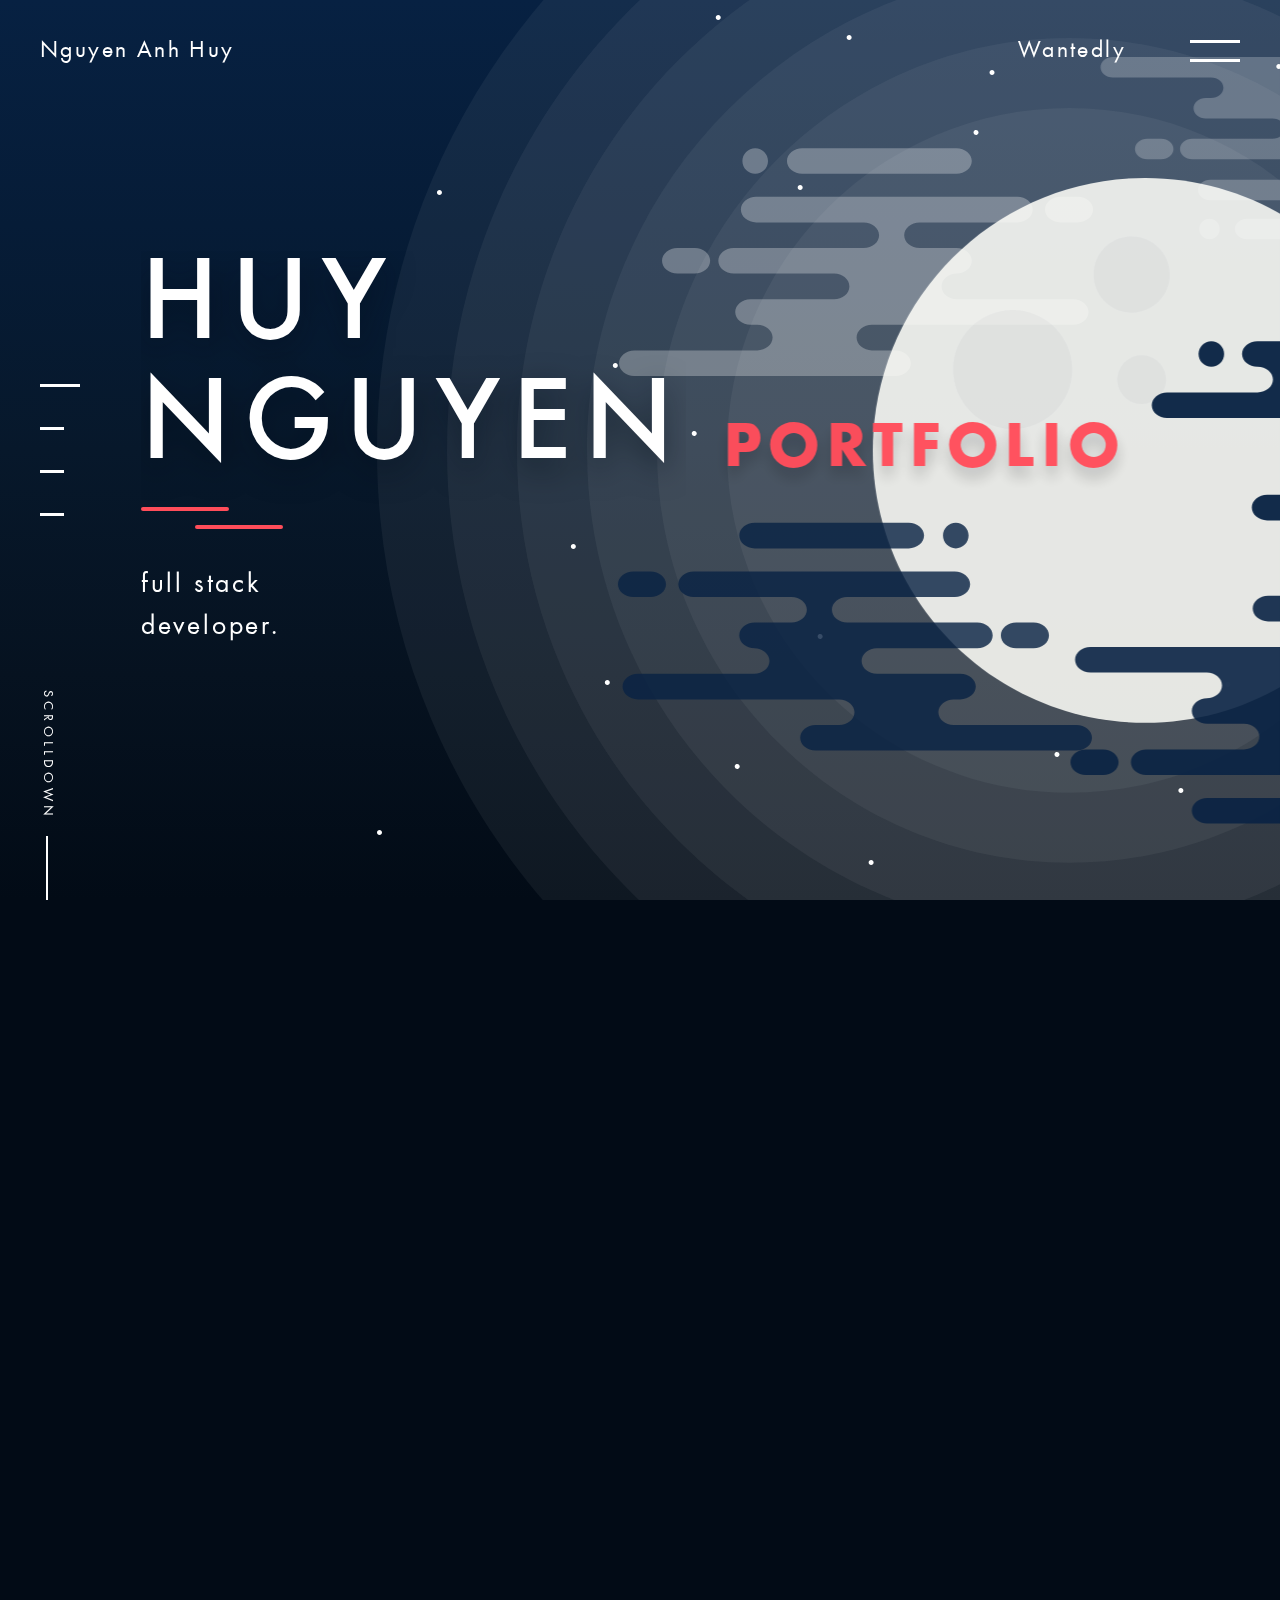
==== index.html @ 6b74bf94 "first init" ====
<!DOCTYPE html>
<html lang="ja">

<!-- Mirrored from kuon.space/ by HTTrack Website Copier/3.x [XR&CO'2014], Sun, 28 Mar 2021 01:46:59 GMT -->
<!-- Added by HTTrack -->
<meta http-equiv="content-type" content="text/html;charset=UTF-8" /><!-- /Added by HTTrack -->

<head>
  <meta charset="UTF-8">
  <meta name="viewport" content="width=device-width, initial-scale=1.0">
  <meta http-equiv="X-UA-Compatible" content="ie=edge">
  <meta property="og:type" content="website">
  <meta property="og:description" content="KUON YAGI PORTFOLIO / Web designer / Markup engineer">
  <meta property="og:image" content="assets/img/ogp.png">
  <meta name="twitter:card" content="summary_large_image">
  <meta name="twitter:site" content="@goldi69s">
  <meta property="og:site_name" content="HUYNA PORTFOLIO">
  <meta property="og:locale" content="vi_Vi">
  <link rel="stylesheet" href="assets/css/jquery.fullPage.css">
  <link rel="stylesheet" href="assets/css/common.css">
  <link rel="stylesheet" href="../use.fontawesome.com/releases/v5.0.6/css/all.css">
  <link rel="stylesheet" href="../fonts.googleapis.com/csseefe.css?family=Abril+Fatface">
  <link rel="shortcut icon" href="favicon.ico">
  <link rel="apple-touch-icon" href="apple-touch-icon.png">
  <link rel="stylesheet" href="awwwards.css">
  <meta property="og:url" content="kuon.space">
  <meta property="og:title" content="HUYNA PORTFOLIO">
  <title>HUYNA PORTFOLIO</title>
  <!-- <script async src="https://www.googletagmanager.com/gtag/js?id=UA-115155070-1"></script> -->
  <script>window.dataLayer = window.dataLayer || []; function gtag() { dataLayer.push(arguments); } gtag('js', new Date()); gtag('config', 'UA-115155070-1');</script>
</head>

<body>
  <header><a class="name" href="index.html">Nguyen Anh Huy</a>
    <div class="wrap">
      <div class="icons"><a href="https://twitter.com/Goldi69s" target="_blank"><i class="fab fa-twitter"></i></a><a
          href="https://dribbble.com/kuon_yagi" target="_blank"><i class="fab fa-dribbble"></i></a><a
          href="https://www.wantedly.com/users/48483598" target="_blank">Wantedly</a></div>
      <div class="menuIcon js-menuBtn"></div>
    </div>
    <nav class="global-nav">
      <ul class="global-nav__list">
        <li><a href="index.html">HOME</a></li>
        <li><a href="reile.html">WORKS</a></li>
        <li><a href="about.html">ABOUT ME</a></li>
        <li><a class="js-contact" href="index.html#contact">CONTACT</a></li>
        <li class="global-nav__sns"><a href="https://twitter.com/Goldi69s" target="_blank"><i
              class="fab fa-twitter"></i></a><a href="https://dribbble.com/kuon_yagi" target="_blank"><i
              class="fab fa-dribbble"></i></a></li>
      </ul>
    </nav>
    <div class="curtain"></div>
    <div class="loader"></div>
  </header>
  <main id="barba-wrapper">
    <div class="barba-container" data-namespace="top">
      <div class="fullpage" id="js-fullpage">
        <div class="section">
          <div class="fullpage__slide">
            <div class="title title--top">
              <h1 class="title__text js-letter">HUY<br>NGUYEN</h1>
              <div class="border js-letter"><span></span><span class="js-letter"></span></div>
              <p class="title__lead js-letter">full stack <br>developer.</p>
            </div>
            <div class="moon">
              <div class="moon__img js-parallax-moon">
                <div class="moon__front layer" data-depth="0.2">
                  <div class="moon__text-wrap">
                    <p class="moon__text js-moon" data-depth="0.5">PORTFOLIO</p>
                  </div>
                </div>
                <div class="moon__front layer" data-depth="0.8">
                  <div class="cloud cloud--front1 js-moon"><img src="assets/img/cloud1.svg" alt="cloud"></div>
                </div>
                <div class="moon__back layer" data-depth="0.4">
                  <div class="cloud cloud--back2 js-moon"><img src="assets/img/b_cloud02.svg" alt="cloud"></div>
                </div>
                <div class="moon__front layer" data-depth="0.6">
                  <div class="cloud cloud--front2 js-moon"><img src="assets/img/cloud2.svg" alt="cloud"></div>
                </div>
                <div class="moon__back layer" data-depth="0.5"><img class="js-moon" src="assets/img/moon.svg"
                    alt="moon"></div>
                <div class="moon__front layer" data-depth="0.7">
                  <div class="cloud cloud--front3 js-moon"><img src="assets/img/cloud3.svg" alt="cloud"></div>
                </div>
                <div class="moon__back layer" data-depth="0.3">
                  <div class="cloud cloud--back1 js-moon"><img src="assets/img/b_cloud01.svg" alt="cloud"></div>
                </div>
              </div>
            </div>
          </div>
        </div>
        <div class="section">
          <div class="fullpage__slide">
            <div class="title">
              <h2 class="title__text js-letter">Hair Space<br>REILE</h2>
              <div class="border js-letter"><span></span><span class="js-letter"></span></div>
              <p class="title__lead js-letter">website</p>
              <div class="btn-wrap js-letter"><a class="btn" href="reile.html">Show me more</a></div>
            </div><a class="image image--works" href="reile.html">
              <div class="image__over">
                <div class="image__cover"></div>
                <div class="image__cover"></div>
              </div>
              <div class="page-num">
                <p>01</p>
              </div>
            </a>
          </div>
        </div>
        <div class="section">
          <div class="fullpage__slide">
            <div class="title">
              <h2 class="title__text js-letter">About Me</h2>
              <div class="border js-letter"><span></span><span class="js-letter"></span></div>
              <p class="title__lead js-letter">I love Design, Technology,<br>and Story.</p>
              <div class="btn-wrap js-letter"><a class="btn" href="about.html">Show me more</a></div>
            </div><a class="image image--about" href="about.html">
              <div class="image__over">
                <div class="image__cover"></div>
                <div class="image__cover"></div>
              </div>
              <div class="page-num">
                <p>02</p>
              </div>
            </a>
          </div>
        </div>
        <div class="section">
          <div class="fullpage__slide">
            <div class="title">
              <h2 class="title__text js-letter">Get In Touch</h2>
              <div class="border js-letter"><span></span><span class="js-letter"></span></div>
              <ul>
                <li class="js-letter"><a href="mailto:anhhuy980413@gmail.com">anhhuy980413@gmail.com</a></li>
                <li class="js-letter"><a href="https://www.wantedly.com/users/48483598" target="_blank">Wantedly</a>
                </li>
                <li class="js-letter"><a href="https://twitter.com/Goldi69s" target="_blank"><i
                      class="fab fa-twitter"></i></a><a href="https://dribbble.com/kuon_yagi" target="_blank"><i
                      class="fab fa-dribbble"></i></a></li>
              </ul>
            </div>
            <div class="image image--contact">
              <div class="image__over">
                <div class="image__cover"></div>
                <div class="image__cover"></div>
              </div>
              <div class="page-num">
                <p>03</p>
              </div>
            </div>
          </div>
        </div>
      </div>




      <p class="scrollDown">SCROLLDOWN</p>
      <div class="moon-background">
        <div class="moonlight">
          <div class="moonlight__wrap js-parallax-moonlight">
            <div class="layer moonlight__img" data-depth="0.2"></div>
          </div>
        </div>
      </div>
      <div class="star js-parallax-star">
        <div class="layer" data-depth="0.1">
          <div class="star__img"><img src="assets/img/star.svg"></div>
        </div>
      </div>
      <div class="sky-color"></div>
    </div>
  </main>
  <script src="assets/js/jquery.min.js"></script>
  <script src="assets/js/jquery.fullPage.js"></script>
  <script src="assets/js/anime.js"></script>
  <script src="assets/js/parallax.js"></script>
  <script src="assets/js/barba.js"></script>
  <script src="assets/js/common.min.js"></script>
</body>
</html>
---- assets/css/common.css ----
@charset "UTF-8";
a, abbr, acronym, address, applet, article, aside, audio, b, big, blockquote, body, canvas, caption, center, cite, code, dd, del, details, dfn, div, dl, dt, em, embed, fieldset, figcaption, figure, footer, form, h1, h2, h3, h4, h5, h6, header, hgroup, html, i, iframe, img, ins, kbd, label, legend, li, mark, menu, nav, object, ol, output, p, pre, q, ruby, s, samp, section, small, span, strike, strong, sub, summary, sup, table, tbody, td, tfoot, th, thead, time, tr, tt, u, ul, var, video {
    margin: 0;
    padding: 0;
    border: 0;
    font-size: 100%;
    font: inherit;
    vertical-align: baseline
}

article, aside, details, figcaption, figure, footer, header, hgroup, menu, nav, section {
    display: block
}

body {
    line-height: 1
}

ol, ul {
    list-style: none
}

blockquote, q {
    quotes: none
}

blockquote:after, blockquote:before, q:after, q:before {
    content: '';
    content: none
}

table {
    border-collapse: collapse;
    border-spacing: 0
}

@font-face {
    font-family: "futura_m";
    src: url(../font/Futura-Med.eot) format("eot"), url(../font/Futura-Med.woff) format("woff")
}

@font-face {
    font-family: "futura_r";
    src: url(../font/Futura-Boo.eot) format("eot"), url(../font/Futura-Boo.woff) format("woff")
}

@font-face {
    font-family: "futura_b";
    src: url(../font/Futura-Bol.eot) format("eot"), url(../font/Futura-Bol.woff) format("woff")
}

@font-face {
    font-family: "futura_de";
    src: url(../font/Futura-Dem.eot) format("eot"), url(../font/Futura-Dem.woff) format("woff")
}

html {
    font-size: 62.5%;
    -webkit-box-sizing: border-box;
    box-sizing: border-box;
    overflow-x: hidden
}

@media screen and (max-width:420px) {
    html {
        font-size: 3.125vw
    }
}

*, :after, :before {
    -webkit-box-sizing: border-box;
    box-sizing: border-box
}

body {
    font-family: 'futura_r', 'Helvetica Neue', 'Helvetica', 'Arial', 'Avenir', 'Hiragino Sans', 游ゴシック体, 'Yu Gothic', YuGothic, 'ヒラギノ角ゴシック', 'メイリオ', Meiryo, 'ＭＳ Ｐゴシック', 'MS PGothic', sans-serif;
    font-size: 1.6rem;
    -webkit-text-size-adjust: 100%;
    -moz-text-size-adjust: 100%;
    -ms-text-size-adjust: 100%;
    text-size-adjust: 100%;
    color: #828c96;
    overflow-x: hidden
}

@media screen and (max-width:420px) {
    body {
        font-size: 1.2rem
    }
}

textarea {
    font-family: 'futura_r', 'Helvetica Neue', 'Helvetica', 'Arial', 'Avenir', 'Hiragino Sans', 游ゴシック体, 'Yu Gothic', YuGothic, 'ヒラギノ角ゴシック', 'メイリオ', Meiryo, 'ＭＳ Ｐゴシック', 'MS PGothic', sans-serif
}

h1, h2, h3, h4, h5, h6 {
    line-height: 1.2
}

p {
    line-height: 2;
    word-wrap: break-word;
    white-space: normal
}

dd, dt, li, pre, td, th {
    line-height: 1.5
}

li {
    list-style-type: none
}

table {
    table-layout: fixed;
    border-collapse: separate;
    border-spacing: 0;
    empty-cells: show;
    font: 100%;
    font-size: inherit;
    word-wrap: break-word;
    word-break: break-all
}

a {
    color: #072142;
    text-decoration: none
}

a:hover {
    text-decoration: none
}

.clearfix:after {
    content: "";
    display: block;
    clear: both
}

.clearfix {
    overflow: hidden;
    zoom: 1
}

img {
    max-width: 100%;
    height: auto;
    vertical-align: middle;
    width: 100%
}

.title {
    color: #fff;
    position: absolute;
    overflow: hidden;
    top: 50%;
    -webkit-transform: translate3d(0, -50%, 0);
    transform: translate3d(0, -50%, 0);
    z-index: 200;
    margin-left: 11%
}

@media screen and (max-width:800px) {
    .title {
        margin-left: 40px
    }
}

@media screen and (max-width:420px) {
    .title {
        width: 87.5%;
        margin: 0 6.25%;
        top: auto;
        -webkit-transform: translate3d(0, 0, 0);
        transform: translate3d(0, 0, 0);
        bottom: 8rem
    }
}

@media screen and (max-width:420px) {
    .title--top {
        margin: 0 13%
    }
}

.title__text {
    font-size: 12rem;
    line-height: 1;
    letter-spacing: 0.1em;
    margin-bottom: 1.6rem;
    font-family: "futura_m";
    font-weight: normal;
    text-shadow: 0 10px 30px rgba(2, 11, 22, 0.5)
}

@media screen and (max-width:800px) {
    .title__text {
        font-size: 7.6rem
    }
}

@media screen and (max-width:420px) {
    .title__text {
        font-size: 3.8rem;
        margin-bottom: 0.8rem;
        text-shadow: 0 3px 10px rgba(2, 11, 22, 0.5)
    }
}

@media screen and (max-width:420px) {
    .title__text--top {
        font-size: 5.4rem;
        text-shadow: 0 10px 30px rgba(2, 11, 22, 0.5);
        margin-bottom: 0.1rem
    }
}

.title .border {
    display: inline-block;
    margin-bottom: 3.2rem
}

@media screen and (max-width:420px) {
    .title .border {
        margin-bottom: 0.8rem
    }
}

.title .border span {
    display: block;
    width: 88px;
    height: 4px;
    border-radius: 5px;
    background: #ff4d5a
}

.title .border span:first-child {
    margin-bottom: 1.4rem
}

@media screen and (max-width:420px) {
    .title .border span:first-child {
        margin-bottom: 0.7rem
    }
}

@media screen and (max-width:800px) {
    .title .border span {
        width: 70px
    }
}

@media screen and (max-width:420px) {
    .title .border span {
        width: 44px;
        height: 2px
    }
}

.title .border span:last-child {
    margin-left: 54px
}

@media screen and (max-width:800px) {
    .title .border span:last-child {
        margin-left: 43px
    }
}

@media screen and (max-width:420px) {
    .title .border span:last-child {
        margin-left: 27px
    }
}

.title__lead {
    color: #fff;
    font-size: 2.8rem;
    line-height: 1.5;
    letter-spacing: 0.1em
}

@media screen and (max-width:800px) {
    .title__lead {
        font-size: 2.4rem;
        line-height: 1.4
    }
}

@media screen and (max-width:420px) {
    .title__lead {
        font-size: 1.2rem
    }
}

.title li {
    margin-bottom: 1.6rem
}

@media screen and (max-width:420px) {
    .title li {
        margin-bottom: 0.8rem;
        line-height: 1.1
    }
}

.title li:last-child {
    margin-bottom: 0
}

.title li:last-child a {
    margin-right: 3.2rem
}

@media screen and (max-width:420px) {
    .title li:last-child a {
        margin-right: 1.6rem
    }
}

.title li:last-child a:last-child {
    margin-right: 0
}

.title li a {
    color: #fff;
    font-size: 2.8rem;
    line-height: 1.5;
    letter-spacing: 0.1em;
    -webkit-transition: 0.3s;
    -o-transition: 0.3s;
    transition: 0.3s
}

@media screen and (max-width:800px) {
    .title li a {
        font-size: 2.4rem;
        line-height: 1.4
    }
}

@media screen and (max-width:420px) {
    .title li a {
        font-size: 1.2rem
    }
}

.title li a:hover {
    opacity: 0.5
}

.btn {
    display: inline-block;
    font-size: 1.8rem;
    color: #fff;
    background: #ff4d5a;
    line-height: 1;
    font-weight: bold;
    padding: 18px 32px;
    border-radius: 50px;
    -webkit-transition: .3s;
    -o-transition: .3s;
    transition: .3s;
    letter-spacing: 0.1em
}

@media screen and (max-width:800px) {
    .btn {
        font-size: 1.8rem;
        padding: 13px 24px
    }
}

@media screen and (max-width:420px) {
    .btn {
        font-size: 1.2rem
    }
}

.btn:hover {
    -webkit-transform: translate3d(0, -5%, 0);
    transform: translate3d(0, -5%, 0);
    opacity: 1
}

.btn-wrap {
    margin-top: 3.2rem
}

@media screen and (max-width:800px) {
    .btn-wrap {
        margin-top: 1.6rem
    }
}

@media screen and (max-width:420px) {
    .btn-wrap {
        text-align: center;
        margin-top: 0.8rem
    }
}

.scrollDown {
    position: fixed;
    font-size: 1.4rem;
    bottom: 80px;
    left: 40px;
    line-height: 1;
    letter-spacing: 0.3em;
    -webkit-writing-mode: vertical-rl;
    -ms-writing-mode: tb-rl;
    writing-mode: vertical-rl;
    color: #fff;
    z-index: 100
}

.scrollDown:after {
    content: "";
    width: 2px;
    height: 64px;
    background: #fff;
    position: absolute;
    left: 0;
    right: 0;
    margin: auto;
    bottom: -80px
}

@media screen and (max-width:420px) {
    .scrollDown:after {
        height: 32px;
        bottom: -40px
    }
}

@media screen and (max-width:420px) {
    .scrollDown {
        left: auto;
        right: 6.25%;
        font-size: 1rem;
        bottom: 40px
    }
}

.content {
    max-width: 1200px;
    width: 100%;
    margin: auto
}

.content--mlarge {
    margin-top: 14.4rem
}

@media screen and (max-width:800px) {
    .content--mlarge {
        margin-top: 7.2rem
    }
}

@media screen and (max-width:420px) {
    .content--mlarge {
        margin-top: 4rem
    }
}

@media screen and (max-width:1250px) {
    .content {
        padding: 0 10%
    }
}

.heading {
    font-size: 4rem;
    color: #072142;
    letter-spacing: 0.2em;
    font-family: "futura_m";
    margin-right: 3.2rem;
    padding-top: 1.2rem
}

.heading--top {
    padding-top: 0
}

@media screen and (max-width:420px) {
    .heading--left {
        margin-left: auto
    }
}

@media screen and (max-width:800px) {
    .heading {
        padding-top: 0;
        margin-right: 0
    }
}

@media screen and (max-width:420px) {
    .heading {
        font-size: 2.4rem;
        padding-top: 0.2rem
    }
}

.heading-num {
    font-size: 4rem;
    color: #ff4d5a;
    position: relative;
    padding-left: 6.2rem;
    padding-right: 3.2rem;
    font-family: "Abril Fatface";
    line-height: 1.1
}

.heading-num:after {
    content: "";
    width: 4.8rem;
    height: 2px;
    background: #020b16;
    position: absolute;
    top: 0;
    bottom: 0;
    left: 0;
    margin: auto
}

@media screen and (max-width:420px) {
    .heading-num:after {
        width: 2.4rem
    }
}

@media screen and (max-width:420px) {
    .heading-num {
        padding-left: 3.2rem;
        font-size: 2.4rem
    }
}

.sub-title {
    font-size: 3.2rem;
    margin-bottom: 1.6rem;
    color: #072142;
    text-align: center;
    letter-spacing: 0.2em;
    line-height: 1.2;
    font-family: "futura_de";
    word-break: break-all
}

@media screen and (max-width:420px) {
    .sub-title {
        font-size: 1.6rem;
        margin-bottom: 0.8rem
    }
}

.small-title {
    font-size: 2.4rem;
    color: #072142;
    letter-spacing: 0.2em;
    line-height: 1.2;
    font-family: "futura_de"
}

@media screen and (max-width:420px) {
    .small-title {
        font-size: 2.1rem
    }
}

@media screen and (max-width:420px) {
    .small-title--skill {
        font-size: 1.2rem
    }
}

.wrapper {
    margin-bottom: 20rem;
    position: relative;
    z-index: 200
}

@media screen and (max-width:420px) {
    .wrapper {
        margin-bottom: 12rem
    }
}

.back-arrow {
    position: fixed;
    top: 120px;
    left: 40px;
    display: block;
    width: 64px;
    -webkit-transition: .5s;
    -o-transition: .5s;
    transition: .5s;
    overflow: hidden;
    color: #fff;
    z-index: 300
}

@media screen and (max-width:420px) {
    .back-arrow {
        width: 32px;
        top: 60px;
        left: 6.25%
    }
}

.back-arrow:hover {
    -webkit-transform: translate3d(-15%, 0, 0);
    transform: translate3d(-15%, 0, 0)
}

.back-arrow g {
    stroke: currentColor
}

.back-arrow.js-color {
    color: #020b16
}

.page-top {
    width: 100%;
    height: 100vh;
    position: relative;
    color: #fff;
    background: #020b16
}

@media screen and (max-width:420px) {
    .page-top {
        display: block
    }
}

.page-top__inner {
    width: 100%;
    height: 100%;
    display: -webkit-box;
    display: -ms-flexbox;
    display: flex;
    -webkit-box-align: center;
    -ms-flex-align: center;
    align-items: center
}

@media screen and (max-width:420px) {
    .page-top__inner {
        display: block;
        max-height: 761px;
        position: relative
    }
}

.page-top .image {
    position: relative;
    width: 60.677%;
    height: 100vh;
    margin: 0 0 0 auto;
    -webkit-box-shadow: none;
    box-shadow: none
}

@media screen and (max-width:420px) {
    .page-top .image {
        width: 100%;
        height: 65.492%;
        top: auto
    }
}

.page-top .image__reile {
    background: url(../img/reile.jpg) no-repeat center;
    background-size: cover
}

.page-top .image__about {
    background: url(../img/about.jpg) no-repeat center;
    background-size: cover
}

.text {
    position: relative;
    display: -webkit-box;
    display: -ms-flexbox;
    display: flex;
    -webkit-box-align: center;
    -ms-flex-align: center;
    align-items: center;
    padding-left: 138px;
    margin-top: 14.4rem
}

@media screen and (max-width:800px) {
    .text {
        -webkit-box-align: start;
        -ms-flex-align: start;
        align-items: flex-start;
        padding-left: 0
    }
}

@media screen and (max-width:420px) {
    .text {
        margin-top: 7.2rem
    }
}

.text--top {
    -webkit-box-align: start;
    -ms-flex-align: start;
    align-items: flex-start
}

.text .heading-num {
    position: absolute;
    left: 0
}

.text__wrap {
    display: -webkit-box;
    display: -ms-flexbox;
    display: flex;
    -webkit-box-pack: justify;
    -ms-flex-pack: justify;
    justify-content: space-between;
    -webkit-box-align: center;
    -ms-flex-align: center;
    align-items: center;
    padding-right: 10%;
    -webkit-box-sizing: content-box;
    box-sizing: content-box;
    max-width: 1200px;
    width: 100%;
    margin: auto
}

.text__wrap--top {
    -webkit-box-align: start;
    -ms-flex-align: start;
    align-items: flex-start
}

@media screen and (max-width:800px) {
    .text__wrap--top {
        -webkit-box-align: center;
        -ms-flex-align: center;
        align-items: center
    }
}

@media screen and (max-width:800px) {
    .text__wrap {
        -webkit-box-orient: vertical;
        -webkit-box-direction: normal;
        -ms-flex-direction: column;
        flex-direction: column;
        padding-left: 10%
    }
}

.text__works {
    width: 65.5%
}

@media screen and (max-width:800px) {
    .text__works {
        width: 100%;
        margin-top: 7.2rem
    }
}

@media screen and (max-width:420px) {
    .text__works {
        margin-top: 4rem
    }
}

.container {
    margin-top: 20rem
}

@media screen and (max-width:420px) {
    .container {
        margin-top: 12rem
    }
}

.curtain {
    position: fixed;
    top: 0;
    left: 0;
    width: 100%;
    height: 100vh;
    background: #020b16;
    z-index: 99999;
    -webkit-transform: translate3d(0, 100%, 0);
    transform: translate3d(0, 100%, 0)
}

.loader {
    position: fixed;
    width: 100%;
    height: 100%;
    background: #020b16;
    top: 0;
    left: 0
}

.loader.js-hidden {
    display: none
}

header {
    position: fixed;
    top: 0;
    left: 0;
    width: 100%;
    padding: 40px 40px 0;
    color: #fff;
    display: -webkit-box;
    display: -ms-flexbox;
    display: flex;
    -webkit-box-pack: justify;
    -ms-flex-pack: justify;
    justify-content: space-between;
    z-index: 1000
}

@media screen and (max-width:420px) {
    header {
        padding: 20px 6.25%
    }
}

header.js-color a {
    color: #020b16
}

header.js-color .menuIcon:after, header.js-color .menuIcon:before {
    background: #020b16
}

header a {
    color: #fff;
    -webkit-transition: 0.3s;
    -o-transition: 0.3s;
    transition: 0.3s
}

header a:hover {
    opacity: 0.5
}

header .name {
    font-size: 2.4rem;
    letter-spacing: 0.1em;
    position: relative;
    z-index: 1000
}

@media screen and (max-width:420px) {
    header .name {
        font-size: 1.6rem
    }
}

header .wrap {
    display: -webkit-box;
    display: -ms-flexbox;
    display: flex;
    position: relative
}

header .icons {
    display: -webkit-box;
    display: -ms-flexbox;
    display: flex;
    margin-right: 6.4rem
}

@media screen and (max-width:420px) {
    header .icons {
        display: none
    }
}

header .icons a {
    display: block;
    margin-right: 3.2rem;
    font-size: 2.4rem;
    letter-spacing: 0.1em
}

header .icons a:last-child {
    margin-right: 0
}

header .menuIcon {
    position: relative;
    width: 50px;
    height: 22px;
    cursor: pointer
}

@media screen and (max-width:420px) {
    header .menuIcon {
        width: 25px;
        height: 15px
    }
}

header .menuIcon:after, header .menuIcon:before {
    content: "";
    width: 100%;
    height: 3px;
    background: #fff;
    position: absolute;
    right: 0;
    -webkit-transition: 0.4s cubic-bezier(0.785, 0.135, 0.15, 0.86);
    -o-transition: 0.4s cubic-bezier(0.785, 0.135, 0.15, 0.86);
    transition: 0.4s cubic-bezier(0.785, 0.135, 0.15, 0.86)
}

header .menuIcon:after {
    top: 0
}

header .menuIcon:before {
    bottom: 0
}

header .menuIcon.js-menuOpen:after {
    top: 50%;
    -webkit-transform: rotate(45deg) translate3d(0, -50%, 0);
    transform: rotate(45deg) translate3d(0, -50%, 0)
}

header .menuIcon.js-menuOpen:before {
    bottom: 50%;
    -webkit-transform: rotate(-45deg) translate3d(0, 50%, 0);
    transform: rotate(-45deg) translate3d(0, 50%, 0)
}

header .global-nav {
    background-image: -webkit-gradient(linear, left top, right top, from(#072142), color-stop(42%, #8c2b7a), to(#ff4d5a));
    background-image: -webkit-linear-gradient(left, #072142, #8c2b7a 42%, #ff4d5a);
    background-image: -o-linear-gradient(left, #072142, #8c2b7a 42%, #ff4d5a);
    background-image: linear-gradient(to right, #072142, #8c2b7a 42%, #ff4d5a);
    width: 100%;
    height: 100vh;
    position: fixed;
    top: 0;
    left: 0;
    display: -webkit-box;
    display: -ms-flexbox;
    display: flex;
    -webkit-box-pack: center;
    -ms-flex-pack: center;
    justify-content: center;
    -webkit-box-align: center;
    -ms-flex-align: center;
    align-items: center;
    -webkit-transition: 0.4s cubic-bezier(0.785, 0.135, 0.15, 0.86);
    -o-transition: 0.4s cubic-bezier(0.785, 0.135, 0.15, 0.86);
    transition: 0.4s cubic-bezier(0.785, 0.135, 0.15, 0.86);
    -webkit-transform: translate3d(0, -100%, 0);
    transform: translate3d(0, -100%, 0);
    z-index: -100
}

header .global-nav.js-open {
    -webkit-transform: translate3d(0, 0, 0);
    transform: translate3d(0, 0, 0)
}

header .global-nav.js-open a {
    -webkit-transform: translate3d(0, 0, 0);
    transform: translate3d(0, 0, 0)
}

header .global-nav__list {
    text-align: center
}

header .global-nav__list li {
    margin-top: 7.2rem;
    position: relative;
    padding: 0 153px;
    overflow: hidden
}

header .global-nav__list li:first-child {
    margin-top: 0
}

@media screen and (max-width:420px) {
    header .global-nav__list li {
        padding: 0;
        margin-top: 3.2rem
    }
}

header .global-nav__list a {
    display: inline-block;
    color: #fff;
    font-size: 12rem;
    line-height: 1;
    letter-spacing: 0.1em;
    font-family: "futura_m";
    font-weight: normal;
    text-shadow: 0 10px 30px rgba(2, 11, 22, 0.2);
    -webkit-transform: translate3d(0, 100%, 0);
    transform: translate3d(0, 100%, 0);
    -webkit-transition: 0.4s cubic-bezier(0.785, 0.135, 0.15, 0.86) 0.3s;
    -o-transition: 0.4s cubic-bezier(0.785, 0.135, 0.15, 0.86) 0.3s;
    transition: 0.4s cubic-bezier(0.785, 0.135, 0.15, 0.86) 0.3s
}

@media screen and (max-width:800px) {
    header .global-nav__list a {
        font-size: 7.6rem
    }
}

@media screen and (max-width:420px) {
    header .global-nav__list a {
        font-size: 3.8rem;
        text-shadow: 0 3px 20px rgba(2, 11, 22, 0.2)
    }
}

header .global-nav__list a:after {
    content: "";
    width: 0;
    height: 10px;
    background: #fff;
    position: absolute;
    left: 0;
    top: 40%;
    -webkit-box-shadow: 0 10px 30px rgba(2, 11, 22, 0.2);
    box-shadow: 0 10px 30px rgba(2, 11, 22, 0.2);
    -webkit-transition: 0.3s cubic-bezier(0.77, 0, 0.175, 1);
    -o-transition: 0.3s cubic-bezier(0.77, 0, 0.175, 1);
    transition: 0.3s cubic-bezier(0.77, 0, 0.175, 1)
}

@media screen and (max-width:800px) {
    header .global-nav__list a:after {
        display: none
    }
}

header .global-nav__list a:hover {
    opacity: 1
}

header .global-nav__list a:hover:after {
    width: 100%
}

header .global-nav__sns {
    display: none
}

@media screen and (max-width:420px) {
    header .global-nav__sns {
        display: block
    }
}

header .global-nav__sns a {
    font-size: 1.8rem;
    margin-right: 2.4rem;
    -webkit-transform: translate3d(0, 150%, 0);
    transform: translate3d(0, 150%, 0)
}

header .global-nav__sns a:last-child {
    margin-right: 0
}

.background {
    width: 100%;
    height: 100vh;
    overflow: hidden
}

.sky-color {
    position: fixed;
    width: 100%;
    height: 100vh;
    top: 0;
    left: 0;
    background-image: -webkit-gradient(linear, left top, left bottom, from(#072142), color-stop(#061c37), color-stop(#07182b), color-stop(#061220), to(#020b16));
    background-image: -webkit-linear-gradient(top, #072142, #061c37, #07182b, #061220, #020b16);
    background-image: -o-linear-gradient(top, #072142, #061c37, #07182b, #061220, #020b16);
    background-image: linear-gradient(to bottom, #072142, #061c37, #07182b, #061220, #020b16);
    z-index: -200
}

.fullpage__slide {
    width: 100%;
    height: 100vh;
    display: -webkit-box;
    display: -ms-flexbox;
    display: flex;
    -webkit-box-align: center;
    -ms-flex-align: center;
    align-items: center;
    position: relative;
    color: #fff
}

@media screen and (max-width:420px) {
    .fullpage__slide {
        display: block;
        height: 100%;
        position: absolute;
        top: 0;
        left: 0;
        max-height: 761px
    }
}

@media screen and (max-width:420px) {
    .fp-section-1 .fullpage__slide {
        height: 100%;
        position: absolute;
        top: 0;
        left: 0;
        bottom: 0;
        margin: auto;
        max-height: 667px
    }
}

#fp-nav {
    margin: 0;
    -webkit-transform: translate3d(0, -50%, 0);
    transform: translate3d(0, -50%, 0);
    width: 40px;
    left: 40px;
    overflow: hidden
}

@media screen and (max-width:1250px) {
    #fp-nav {
        width: auto;
        top: auto;
        left: 50%;
        bottom: 32px;
        -webkit-transform: translate3d(-50%, 0, 0);
        transform: translate3d(-50%, 0, 0)
    }
}

@media screen and (max-width:420px) {
    #fp-nav {
        bottom: 20px
    }
}

@media screen and (max-width:1250px) {
    #fp-nav ul {
        display: -webkit-box;
        display: -ms-flexbox;
        display: flex;
        -webkit-box-align: end;
        -ms-flex-align: end;
        align-items: flex-end
    }
}

#fp-nav ul li {
    height: 3px;
    margin: 0 0 40px
}

@media screen and (max-width:1250px) {
    #fp-nav ul li {
        height: auto;
        margin: 0 28px
    }
}

@media screen and (max-width:420px) {
    #fp-nav ul li {
        margin: 0 12px
    }
}

#fp-nav ul li a {
    width: 24px;
    height: 100%;
    background: #fff;
    -webkit-transition: .3s;
    -o-transition: .3s;
    transition: .3s
}

#fp-nav ul li a span {
    display: none
}

@media screen and (max-width:1250px) {
    #fp-nav ul li a {
        width: 3px;
        height: 24px
    }
}

@media screen and (max-width:420px) {
    #fp-nav ul li a {
        width: 2px;
        height: 16px
    }
}

#fp-nav ul li:last-child {
    margin-bottom: 0
}

#fp-nav ul li .active {
    width: 40px
}

@media screen and (max-width:1250px) {
    #fp-nav ul li .active {
        width: 3px;
        height: 40px
    }
}

@media screen and (max-width:420px) {
    #fp-nav ul li .active {
        width: 2px;
        height: 32px
    }
}

.moon {
    position: absolute;
    top: 0;
    bottom: 0;
    left: 29.427%;
    margin: auto;
    height: 1385px;
    width: 1385px;
    display: -webkit-box;
    display: -ms-flexbox;
    display: flex;
    -webkit-box-align: center;
    -ms-flex-align: center;
    align-items: center;
    -webkit-box-pack: center;
    -ms-flex-pack: center;
    justify-content: center
}

@media screen and (max-width:800px) {
    .moon {
        width: 100vw;
        height: 100vw;
        left: 23%
    }
}

@media screen and (max-width:420px) {
    .moon {
        width: 165vw;
        height: 165vw;
        left: 50%;
        top: -10rem;
        bottom: auto;
        -webkit-transform: translate3d(-50%, 0, 0);
        transform: translate3d(-50%, 0, 0)
    }
}

.moon__back {
    z-index: -100
}

.moon__front {
    z-index: 200
}

.moon__text {
    font-size: 6.4rem;
    letter-spacing: 0.1em;
    text-shadow: 0 10px 15px rgba(2, 11, 22, 0.2);
    color: #ff4d5a;
    font-family: "futura_b"
}

@media screen and (max-width:800px) {
    .moon__text {
        font-size: 3.2rem
    }
}

@media screen and (max-width:420px) {
    .moon__text {
        font-size: 2.4rem;
        text-shadow: 0 4px 6px rgba(2, 11, 22, 0.2)
    }
}

.moon__text-wrap {
    position: absolute;
    left: -15.5963%;
    top: 50%;
    -webkit-transform: translate3d(0, -50%, 0);
    transform: translate3d(0, -50%, 0)
}

.moon__img {
    position: relative;
    width: 39.350180505%;
    height: 39.350180505%
}

.cloud {
    position: absolute
}

.cloud--front1 {
    top: 20.55045%;
    right: -49.357798%;
    width: 88.44%
}

.cloud--front2 {
    bottom: -18.53211%;
    right: -28.6238532%;
    width: 87.155%
}

.cloud--front3 {
    bottom: -5.137614678%;
    left: -49.357798%;
    width: 87.155%
}

.cloud--back1 {
    top: -22.38532%;
    right: -7.706422%;
    width: 69.724%
}

.cloud--back2 {
    top: -5.504587%;
    left: -38.715596%;
    width: 87.155%
}

.image {
    display: block;
    position: relative;
    width: 53.125%;
    height: 74.81%;
    margin: 0 8% 0 auto;
    -webkit-box-shadow: 0 80px 140px -40px rgba(0, 0, 0, 0.6);
    box-shadow: 0 80px 140px -40px rgba(0, 0, 0, 0.6)
}

@media screen and (max-width:800px) {
    .image {
        margin-right: 40px
    }
}

@media screen and (max-width:420px) {
    .image {
        width: 80%;
        height: 55.633%;
        margin: 0 10%;
        top: 9.859%
    }
}

.image__over {
    width: 100%;
    height: 100%;
    overflow: hidden;
    position: relative
}

.image__cover {
    position: absolute;
    width: 100%;
    height: 100%;
    top: 0;
    right: 0;
    background: #ff4d5a;
    -webkit-transform: translate3d(100%, 0, 0);
    transform: translate3d(100%, 0, 0)
}

.image__cover:last-child {
    background: #072142
}

.image--works {
    background: url(../img/reile.jpg) no-repeat center;
    background-size: cover
}

.image--about {
    background: url(../img/about.jpg) no-repeat center;
    background-size: cover
}

.image--contact {
    background: url(../img/contact.jpg) no-repeat center;
    background-size: cover
}

.image .page-num {
    position: absolute;
    overflow-y: hidden;
    right: -7.5490%;
    bottom: 12.3762%;
    font-size: 15rem;
    color: #fff;
    font-family: "Abril Fatface";
    z-index: 200
}

@media screen and (max-width:800px) {
    .image .page-num {
        font-size: 7.5rem;
        right: -5%
    }
}

@media screen and (max-width:420px) {
    .image .page-num {
        display: none
    }
}

.image .page-num p {
    line-height: 1.1;
    text-shadow: 0 10px 30px rgba(2, 11, 22, 0.5)
}

@media screen and (max-width:420px) {
    .image .page-num p {
        text-shadow: 0 3px 10px rgba(2, 11, 22, 0.5)
    }
}

.moonlight {
    position: absolute;
    top: 0;
    bottom: 0;
    left: 29.427%;
    margin: auto;
    height: 1385px;
    width: 1385px;
    z-index: -100
}

@media screen and (max-width:800px) {
    .moonlight {
        width: 100vw;
        height: 100vw;
        left: 23%
    }
}

@media screen and (max-width:420px) {
    .moonlight {
        width: 165vw;
        height: 165vw;
        left: 50%;
        top: -10rem;
        bottom: auto;
        -webkit-transform: translate3d(-50%, 0, 0);
        transform: translate3d(-50%, 0, 0)
    }
}

.moonlight__wrap {
    width: 100%;
    height: 100%
}

.moonlight__img {
    background: url(../img/moonlight.svg) no-repeat;
    background-size: 100%
}

.moon-background {
    position: fixed;
    top: 0;
    left: 0;
    width: 100%;
    height: 100vh;
    z-index: -100
}

@media screen and (max-width:420px) {
    .moon-background {
        height: 100%;
        bottom: 0;
        margin: auto;
        max-height: 667px
    }
}

.star {
    width: 1300px;
    height: 100vh;
    position: fixed;
    top: 0;
    left: 29.427%;
    z-index: -100
}

@media screen and (max-width:800px) {
    .star {
        width: 100vw;
        left: 23%
    }
}

@media screen and (max-width:420px) {
    .star {
        left: 0
    }
}

.star__img {
    width: 100%;
    height: 100%;
    display: -webkit-box;
    display: -ms-flexbox;
    display: flex;
    -webkit-box-align: center;
    -ms-flex-align: center;
    align-items: center
}

@media screen and (max-width:420px) {
    .star__img {
        display: block
    }
}

@media screen and (max-width:420px) {
    .star__img img {
        -webkit-transform: translate3d(0%, 39%, 0) scale(1.5);
        transform: translate3d(0%, 39%, 0) scale(1.5)
    }
}

.layer {
    width: 100%;
    height: 100%
}

.fp-tableCell {
    position: relative
}

.meta {
    padding-top: 7.2rem;
    position: relative
}

.meta__back {
    width: 100%;
    height: 70rem;
    background: #f2f4f5;
    position: absolute;
    top: 0;
    left: 0;
    z-index: -100
}

@media screen and (max-width:800px) {
    .meta__back {
        height: 54rem
    }
}

@media screen and (max-width:420px) {
    .meta__back {
        height: 45rem
    }
}

.meta__text-wrap {
    padding: 0 8.58333% 0
}

@media screen and (max-width:420px) {
    .meta__text-wrap {
        padding: 0 7.5% 0
    }
}

.meta__text {
    display: -webkit-box;
    display: -ms-flexbox;
    display: flex;
    margin-bottom: 7.2rem
}

@media screen and (max-width:420px) {
    .meta__text {
        -webkit-box-orient: vertical;
        -webkit-box-direction: normal;
        -ms-flex-direction: column;
        flex-direction: column
    }
}

.meta__text li {
    margin-right: 6.4rem
}

@media screen and (max-width:420px) {
    .meta__text li {
        margin-right: 0;
        margin-bottom: 1.6rem
    }
}

.meta__text li:last-child {
    margin-right: 0
}

@media screen and (max-width:420px) {
    .meta__text li:last-child {
        margin-bottom: 0
    }
}

.meta__text .small-title {
    margin-bottom: 0.8rem
}

@media screen and (max-width:420px) {
    .meta__text .small-title {
        margin-bottom: 0.4rem
    }
}

.big-image {
    width: 100%;
    height: 116rem;
    background: url(../img/Perspective.jpg) no-repeat center;
    background-size: cover;
    margin-top: 14.4rem
}

@media screen and (max-width:420px) {
    .big-image {
        margin-top: 7.2rem;
        height: 50rem
    }
}

.kamp {
    background: #f2f4f5;
    padding-top: 20rem;
    margin-top: 14.4rem
}

@media screen and (max-width:420px) {
    .kamp {
        padding-top: 7.2rem;
        margin-top: 7.2rem
    }
}

.kamp ul {
    width: 76.666%;
    margin: 0 auto;
    display: -webkit-box;
    display: -ms-flexbox;
    display: flex;
    -webkit-box-pack: justify;
    -ms-flex-pack: justify;
    justify-content: space-between
}

.kamp li {
    width: 47.5543%
}

.back-btn-wrap {
    text-align: center
}

.back-btn {
    display: inline-block;
    font-size: 3.2rem;
    color: #020b16;
    letter-spacing: 0.2em;
    position: relative;
    -webkit-transition: 0.5s;
    -o-transition: 0.5s;
    transition: 0.5s;
    -webkit-transform: translate3d(44px, 0, 0);
    transform: translate3d(44px, 0, 0)
}

@media screen and (max-width:420px) {
    .back-btn {
        font-size: 1.6rem;
        -webkit-transform: translate3d(22px, 0, 0);
        transform: translate3d(22px, 0, 0)
    }
}

.back-btn:after {
    content: "";
    width: 64px;
    height: 2px;
    background: #020b16;
    position: absolute;
    top: 0;
    bottom: 0;
    left: -88px;
    margin: auto;
    -webkit-transition: 0.5s;
    -o-transition: 0.5s;
    transition: 0.5s
}

@media screen and (max-width:420px) {
    .back-btn:after {
        width: 32px;
        left: -44px
    }
}

.back-btn:before {
    content: "";
    width: 24px;
    height: 1px;
    background: #020b16;
    position: absolute;
    top: 0;
    bottom: 0;
    left: -88px;
    margin: auto;
    -webkit-transition: 0.5s;
    -o-transition: 0.5s;
    transition: 0.5s
}

@media screen and (max-width:800px) {
    .back-btn:before {
        width: 12px;
        left: -44px;
        -webkit-transform: rotate(-45deg) translate3d(4px, -4px, 0);
        transform: rotate(-45deg) translate3d(4px, -4px, 0);
        display: none
    }
}

.back-btn:hover {
    -webkit-transform: translate3d(0, 0, 0);
    transform: translate3d(0, 0, 0)
}

.back-btn:hover:after {
    width: 80px;
    left: -112px
}

.back-btn:hover:before {
    left: -112px;
    -webkit-transform: rotate(-45deg) translate3d(2px, -8px, 0);
    transform: rotate(-45deg) translate3d(2px, -8px, 0)
}

.who__wrap {
    width: 48.333%
}

@media screen and (max-width:800px) {
    .who__wrap {
        width: 100%;
        margin-top: 7.2rem
    }
}

@media screen and (max-width:420px) {
    .who__wrap {
        margin-top: 4rem
    }
}

.who__name {
    color: #072142;
    margin-bottom: 2.4rem
}

@media screen and (max-width:420px) {
    .who__name {
        margin-bottom: 1.6rem
    }
}

.who__jp {
    font-size: 2.4rem;
    letter-spacing: 0.3em;
    font-weight: bold;
    margin-bottom: 0.4rem
}

@media screen and (max-width:420px) {
    .who__jp {
        font-size: 1.3rem
    }
}

.who__en {
    font-size: 1.8rem;
    letter-spacing: 0.2em;
    font-family: "futura_de";
    line-height: 1.3
}

@media screen and (max-width:420px) {
    .who__en {
        font-size: 1rem
    }
}

.who__text {
    margin-bottom: 6.4rem
}

@media screen and (max-width:420px) {
    .who__text {
        margin-bottom: 3.2rem
    }
}

.who__image {
    -webkit-box-shadow: 0px 63px 154px -20px rgba(7, 33, 66, 0.5);
    box-shadow: 0px 63px 154px -20px rgba(7, 33, 66, 0.5)
}

@media screen and (max-width:420px) {
    .who__image {
        -webkit-box-shadow: 0px 33px 84px -20px rgba(7, 33, 66, 0.5);
        box-shadow: 0px 33px 84px -20px rgba(7, 33, 66, 0.5)
    }
}

.passion__list {
    display: -webkit-box;
    display: -ms-flexbox;
    display: flex;
    -ms-flex-wrap: wrap;
    flex-wrap: wrap;
    -webkit-box-pack: justify;
    -ms-flex-pack: justify;
    justify-content: space-between
}

@media screen and (max-width:800px) {
    .passion__list {
        -webkit-box-orient: vertical;
        -webkit-box-direction: normal;
        -ms-flex-direction: column;
        flex-direction: column;
        -webkit-box-pack: start;
        -ms-flex-pack: start;
        justify-content: flex-start
    }
}

.passion__item {
    width: 29.75%
}

@media screen and (max-width:800px) {
    .passion__item {
        width: 100%;
        margin-top: 6.4rem
    }
    .passion__item:first-child {
        margin-top: 0
    }
}

@media screen and (max-width:420px) {
    .passion__item {
        margin-top: 3.2rem
    }
}

.passion__image {
    width: 42.016%;
    margin: 0 auto 2.4rem
}

@media screen and (max-width:800px) {
    .passion__image {
        width: 24.429%
    }
}

@media screen and (max-width:420px) {
    .passion__image {
        margin-bottom: 1.6rem
    }
}

.skill-set__flex {
    display: -webkit-box;
    display: -ms-flexbox;
    display: flex;
    -ms-flex-wrap: wrap;
    flex-wrap: wrap;
    -webkit-box-pack: justify;
    -ms-flex-pack: justify;
    justify-content: space-between
}

@media screen and (max-width:800px) {
    .skill-set__flex {
        -webkit-box-orient: vertical;
        -webkit-box-direction: normal;
        -ms-flex-direction: column;
        flex-direction: column;
        -webkit-box-pack: start;
        -ms-flex-pack: start;
        justify-content: flex-start
    }
}

.skill-set__list {
    width: 47%
}

@media screen and (max-width:800px) {
    .skill-set__list {
        width: 100%
    }
    .skill-set__list:last-child {
        margin-top: 7.2rem
    }
}

.skill-set__item {
    margin-top: 6.4rem;
    display: -webkit-box;
    display: -ms-flexbox;
    display: flex;
    -webkit-box-pack: justify;
    -ms-flex-pack: justify;
    justify-content: space-between;
    -webkit-box-align: center;
    -ms-flex-align: center;
    align-items: center
}

.skill-set__item:first-child {
    margin-top: 0
}

@media screen and (max-width:420px) {
    .skill-set__item {
        margin-top: 3.2rem
    }
}

.skill-set__icon {
    width: 10.6382%;
    -ms-flex-item-align: center;
    align-self: center
}

.skill-set__detail {
    width: 85.1063%
}

.skill-set__meta {
    margin-bottom: 0.8rem;
    display: -webkit-box;
    display: -ms-flexbox;
    display: flex;
    -webkit-box-pack: justify;
    -ms-flex-pack: justify;
    justify-content: space-between
}

.skill-set__name {
    display: -webkit-box;
    display: -ms-flexbox;
    display: flex;
    -webkit-box-align: end;
    -ms-flex-align: end;
    align-items: flex-end
}

.skill-set__year {
    font-size: 1.4rem;
    line-height: 1.2;
    color: #c0c5ca;
    margin-left: 0.8rem;
    letter-spacing: 0.2em
}

@media screen and (max-width:420px) {
    .skill-set__year {
        font-size: 1rem
    }
}

.skill-set__ratio {
    font-size: 1.6rem;
    line-height: 1.2;
    color: #072142
}

@media screen and (max-width:420px) {
    .skill-set__ratio {
        font-size: 1rem
    }
}

.skill-set__high {
    color: #ff4d5a
}

.skill-set__bar {
    width: 100%;
    height: 1.4rem;
    background: #fff;
    position: relative;
    border-radius: 10px;
    -webkit-box-shadow: 0 5px 15px 0 rgba(7, 33, 66, 0.15);
    box-shadow: 0 5px 15px 0 rgba(7, 33, 66, 0.15)
}

@media screen and (max-width:420px) {
    .skill-set__bar {
        height: 0.7rem
    }
}

.skill-set__bar:after {
    content: "";
    position: absolute;
    left: 0;
    top: 0;
    height: 100%;
    border-radius: 10px;
    width: 10%
}

.skill-set__bar.p90:after {
    background-image: -webkit-gradient(linear, left top, right top, from(#072142), color-stop(42%, #8c2b7a), to(#ff4d5a));
    background-image: -webkit-linear-gradient(left, #072142, #8c2b7a 42%, #ff4d5a);
    background-image: -o-linear-gradient(left, #072142, #8c2b7a 42%, #ff4d5a);
    background-image: linear-gradient(to right, #072142, #8c2b7a 42%, #ff4d5a)
}

.skill-set__bar.p90.in:after {
    -webkit-animation: ratio90 1.5s forwards;
    animation: ratio90 1.5s forwards
}

.skill-set__bar.p80:after {
    background-image: -webkit-gradient(linear, left top, right top, from(#072142), color-stop(50%, #8c2b7a), to(#ff4d5a));
    background-image: -webkit-linear-gradient(left, #072142, #8c2b7a 50%, #ff4d5a);
    background-image: -o-linear-gradient(left, #072142, #8c2b7a 50%, #ff4d5a);
    background-image: linear-gradient(to right, #072142, #8c2b7a 50%, #ff4d5a)
}

.skill-set__bar.p80.in:after {
    -webkit-animation: ratio80 1.5s forwards;
    animation: ratio80 1.5s forwards
}

.skill-set__bar.p70:after {
    background-image: -webkit-gradient(linear, left top, right top, from(#072142), color-stop(65%, #8c2b7a), to(#ff4d5a));
    background-image: -webkit-linear-gradient(left, #072142, #8c2b7a 65%, #ff4d5a);
    background-image: -o-linear-gradient(left, #072142, #8c2b7a 65%, #ff4d5a);
    background-image: linear-gradient(to right, #072142, #8c2b7a 65%, #ff4d5a)
}

.skill-set__bar.p70.in:after {
    -webkit-animation: ratio70 1.5s forwards;
    animation: ratio70 1.5s forwards
}

.skill-set__bar.p60:after {
    background-image: -webkit-gradient(linear, left top, right top, from(#072142), color-stop(75%, #8c2b7a), to(#ff4d5a));
    background-image: -webkit-linear-gradient(left, #072142, #8c2b7a 75%, #ff4d5a);
    background-image: -o-linear-gradient(left, #072142, #8c2b7a 75%, #ff4d5a);
    background-image: linear-gradient(to right, #072142, #8c2b7a 75%, #ff4d5a)
}

.skill-set__bar.p60.in:after {
    -webkit-animation: ratio60 1.5s forwards;
    animation: ratio60 1.5s forwards
}

.skill-set__bar.p50:after {
    background-image: -webkit-gradient(linear, left top, right top, from(#072142), color-stop(65%, #8c2b7a));
    background-image: -webkit-linear-gradient(left, #072142, #8c2b7a 65%);
    background-image: -o-linear-gradient(left, #072142, #8c2b7a 65%);
    background-image: linear-gradient(to right, #072142, #8c2b7a 65%)
}

.skill-set__bar.p50.in:after {
    -webkit-animation: ratio50 1.5s forwards;
    animation: ratio50 1.5s forwards
}

.skill-set__bar.p40:after {
    background-image: -webkit-gradient(linear, left top, right top, from(#072142), color-stop(65%, #8c2b7a));
    background-image: -webkit-linear-gradient(left, #072142, #8c2b7a 65%);
    background-image: -o-linear-gradient(left, #072142, #8c2b7a 65%);
    background-image: linear-gradient(to right, #072142, #8c2b7a 65%)
}

.skill-set__bar.p40.in:after {
    -webkit-animation: ratio40 1.5s forwards;
    animation: ratio40 1.5s forwards
}

.footer {
    width: 100%;
    padding: 14.4rem 0;
    text-align: center;
    background-image: -webkit-linear-gradient(349deg, #072142, #8c2b7a 52%, #ff4d5a);
    background-image: -o-linear-gradient(349deg, #072142, #8c2b7a 52%, #ff4d5a);
    background-image: linear-gradient(101deg, #072142, #8c2b7a 52%, #ff4d5a);
    position: relative;
    z-index: 100
}

@media screen and (max-width:420px) {
    .footer {
        padding: 7.2rem 0
    }
}

.footer a {
    display: block;
    font-size: 2.8rem;
    line-height: 1.3;
    color: #fff;
    letter-spacing: 0.2em;
    -webkit-transition: .3s;
    -o-transition: .3s;
    transition: .3s
}

@media screen and (max-width:420px) {
    .footer a {
        font-size: 1.2rem
    }
}

.footer a:first-child {
    margin-bottom: 2.4rem
}

@media screen and (max-width:420px) {
    .footer a:first-child {
        margin-bottom: 0.8rem
    }
}

.footer a:hover {
    opacity: 0.5
}

@-webkit-keyframes ratio90 {
    0% {
        width: 10%
    }
    to {
        width: 90%
    }
}

@keyframes ratio90 {
    0% {
        width: 10%
    }
    to {
        width: 90%
    }
}

@-webkit-keyframes ratio80 {
    0% {
        width: 10%
    }
    to {
        width: 80%
    }
}

@keyframes ratio80 {
    0% {
        width: 10%
    }
    to {
        width: 80%
    }
}

@-webkit-keyframes ratio70 {
    0% {
        width: 10%
    }
    to {
        width: 70%
    }
}

@keyframes ratio70 {
    0% {
        width: 10%
    }
    to {
        width: 70%
    }
}

@-webkit-keyframes ratio60 {
    0% {
        width: 10%
    }
    to {
        width: 60%
    }
}

@keyframes ratio60 {
    0% {
        width: 10%
    }
    to {
        width: 60%
    }
}

@-webkit-keyframes ratio50 {
    0% {
        width: 10%
    }
    to {
        width: 50%
    }
}

@keyframes ratio50 {
    0% {
        width: 10%
    }
    to {
        width: 50%
    }
}

@-webkit-keyframes ratio40 {
    0% {
        width: 10%
    }
    to {
        width: 40%
    }
}

@keyframes ratio40 {
    0% {
        width: 10%
    }
    to {
        width: 40%
    }
}
---- awwwards.css ----
/* Base */

#awwwards{
	position: absolute;
	top: 100px;
	width: 90px;
	height: 135px;
	text-indent: -666em;
	overflow: hidden;
	z-index: 999;

	-webkit-transition: all 1s ease;
    transition: all 1s ease; 
}
#awwwards.top{
	top: 20px;
}
#awwwards.left{
	left: 0;
}
#awwwards.right{
	right: 0;
}

#awwwards a{
	position: absolute;
	top: 0;
	left: 0;
	display: block;
	width: 90px;
	height: 135px;
	background-repeat: no-repeat;
	background-size: 90px 135px;
}

/* HONORABLE */

#awwwards.honorable.black.left a{
	background-image: url(ribbons/awwwards_honorable_black_left.html);
}
#awwwards.honorable.black.right a{
	background-image: url(ribbons/awwwards_honorable_black_right.html);
}
#awwwards.honorable.silver.left a{
	background-image: url(ribbons/awwwards_honorable_silver_left.html);
}
#awwwards.honorable.silver.right a{
	background-image: url(ribbons/awwwards_honorable_silver_right.html);
}
#awwwards.honorable.white.left a{
	background-image: url(ribbons/awwwards_honorable_white_left.html);
}
#awwwards.honorable.white.right a{
	background-image: url(ribbons/awwwards_honorable_white_right.png);
}
#awwwards.honorable.green.left a{
	background-image: url(ribbons/awwwards_honorable_green_left.html);
}
#awwwards.honorable.green.right a{
	background-image: url(ribbons/awwwards_honorable_green_right.html);
}
@media screen and (max-width: 420px) {
	#awwwards{
		top: 50px;
		width: 45px;
		height: 68px;
	}
	#awwwards a{
		width: 45px;
		height: 68px;
		background-size: 45px 68px;
	}
}
@media only screen and (-Webkit-min-device-pixel-ratio: 1.5), only screen and (-moz-min-device-pixel-ratio: 1.5), only screen and (-o-min-device-pixel-ratio: 3/2),	only screen and (min-device-pixel-ratio: 1.5) {
	/* HONORABLE */

	#awwwards.honorable.black.left a{
		background-image: url(ribbons/awwwards_honorable_black_left%402x.html);
	}
	#awwwards.honorable.black.right a{
		background-image: url(ribbons/awwwards_honorable_black_right%402x.html);
	}
	#awwwards.honorable.silver.left a{
		background-image: url(ribbons/awwwards_honorable_silver_left%402x.html);
	}
	#awwwards.honorable.silver.right a{
		background-image: url(ribbons/awwwards_honorable_silver_right%402x.html);
	}
	#awwwards.honorable.white.left a{
		background-image: url(ribbons/awwwards_honorable_white_left%402x.html);
	}
	#awwwards.honorable.white.right a{
		background-image: url(ribbons/awwwards_honorable_white_right%402x.png);
	}
	#awwwards.honorable.green.left a{
		background-image: url(ribbons/awwwards_honorable_green_left%402x.html);
	}
	#awwwards.honorable.green.right a{
		background-image: url(ribbons/awwwards_honorable_green_right%402x.html);
	}

}
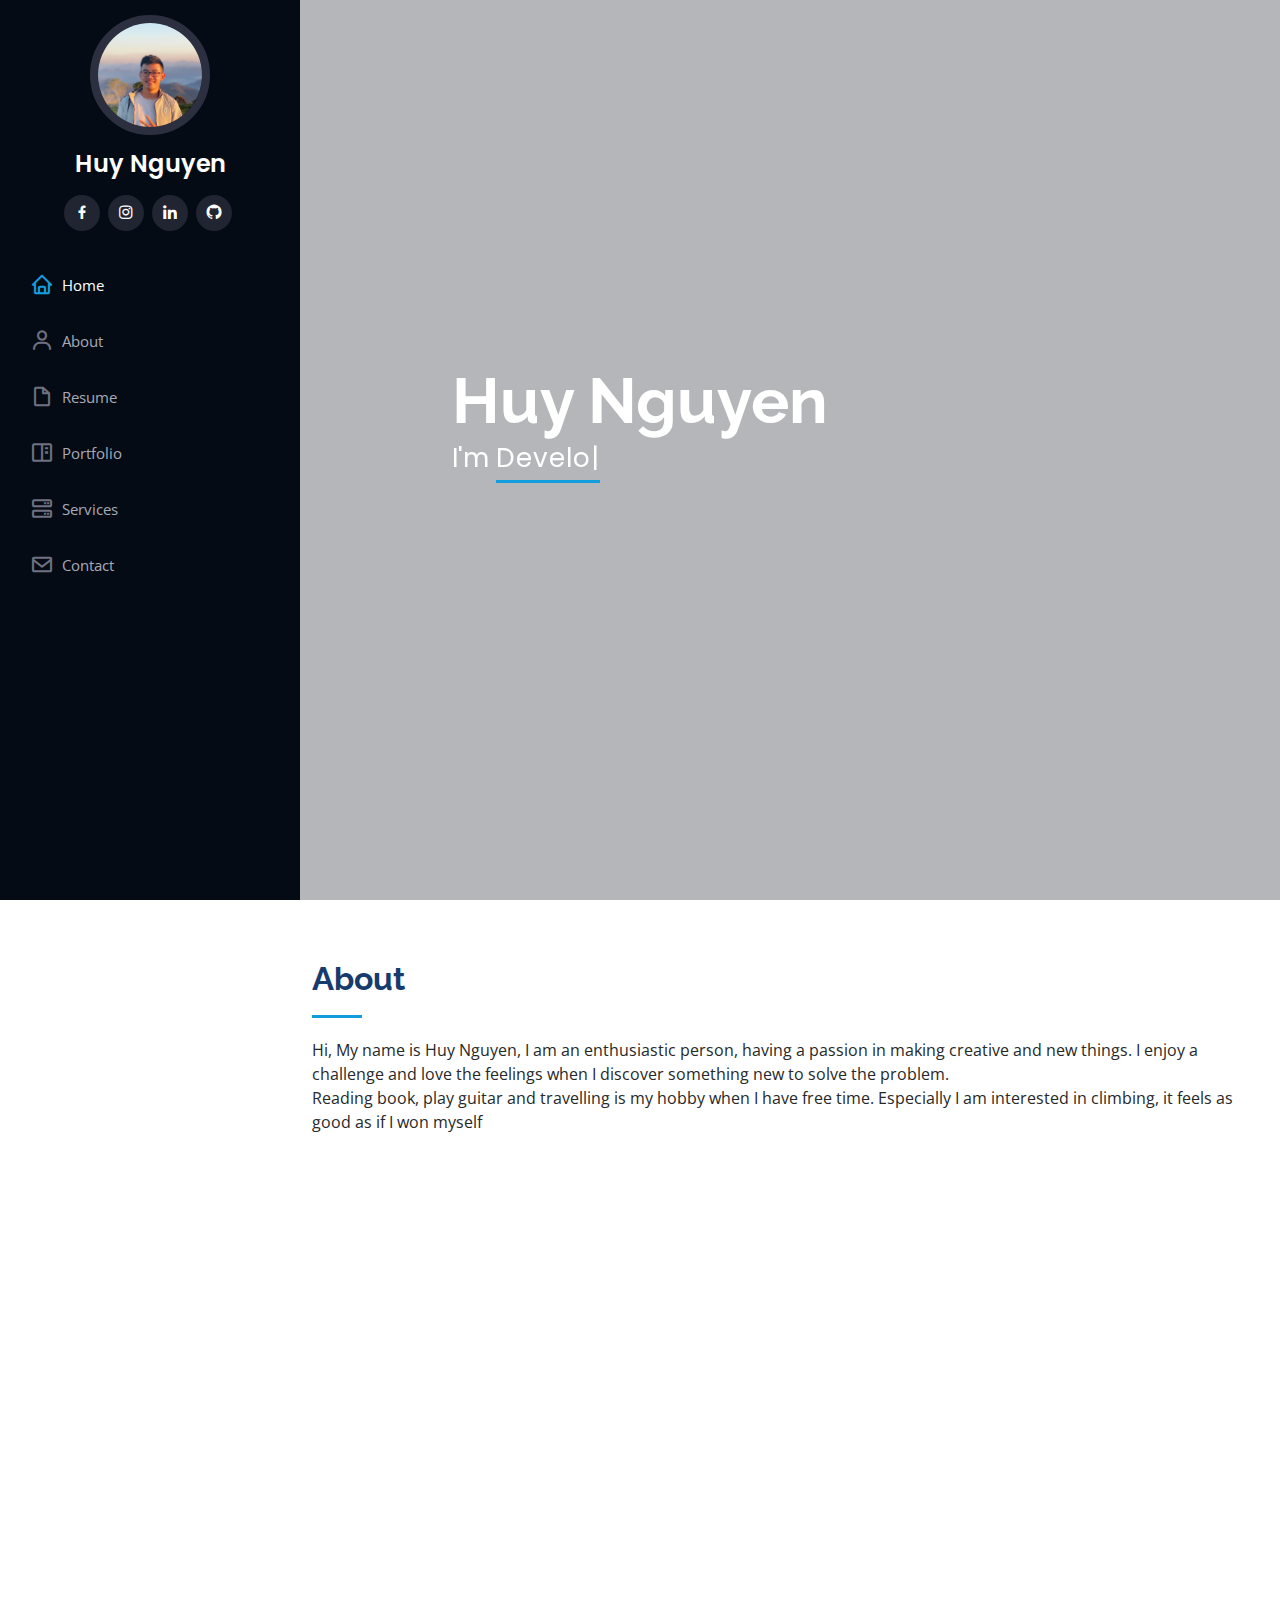
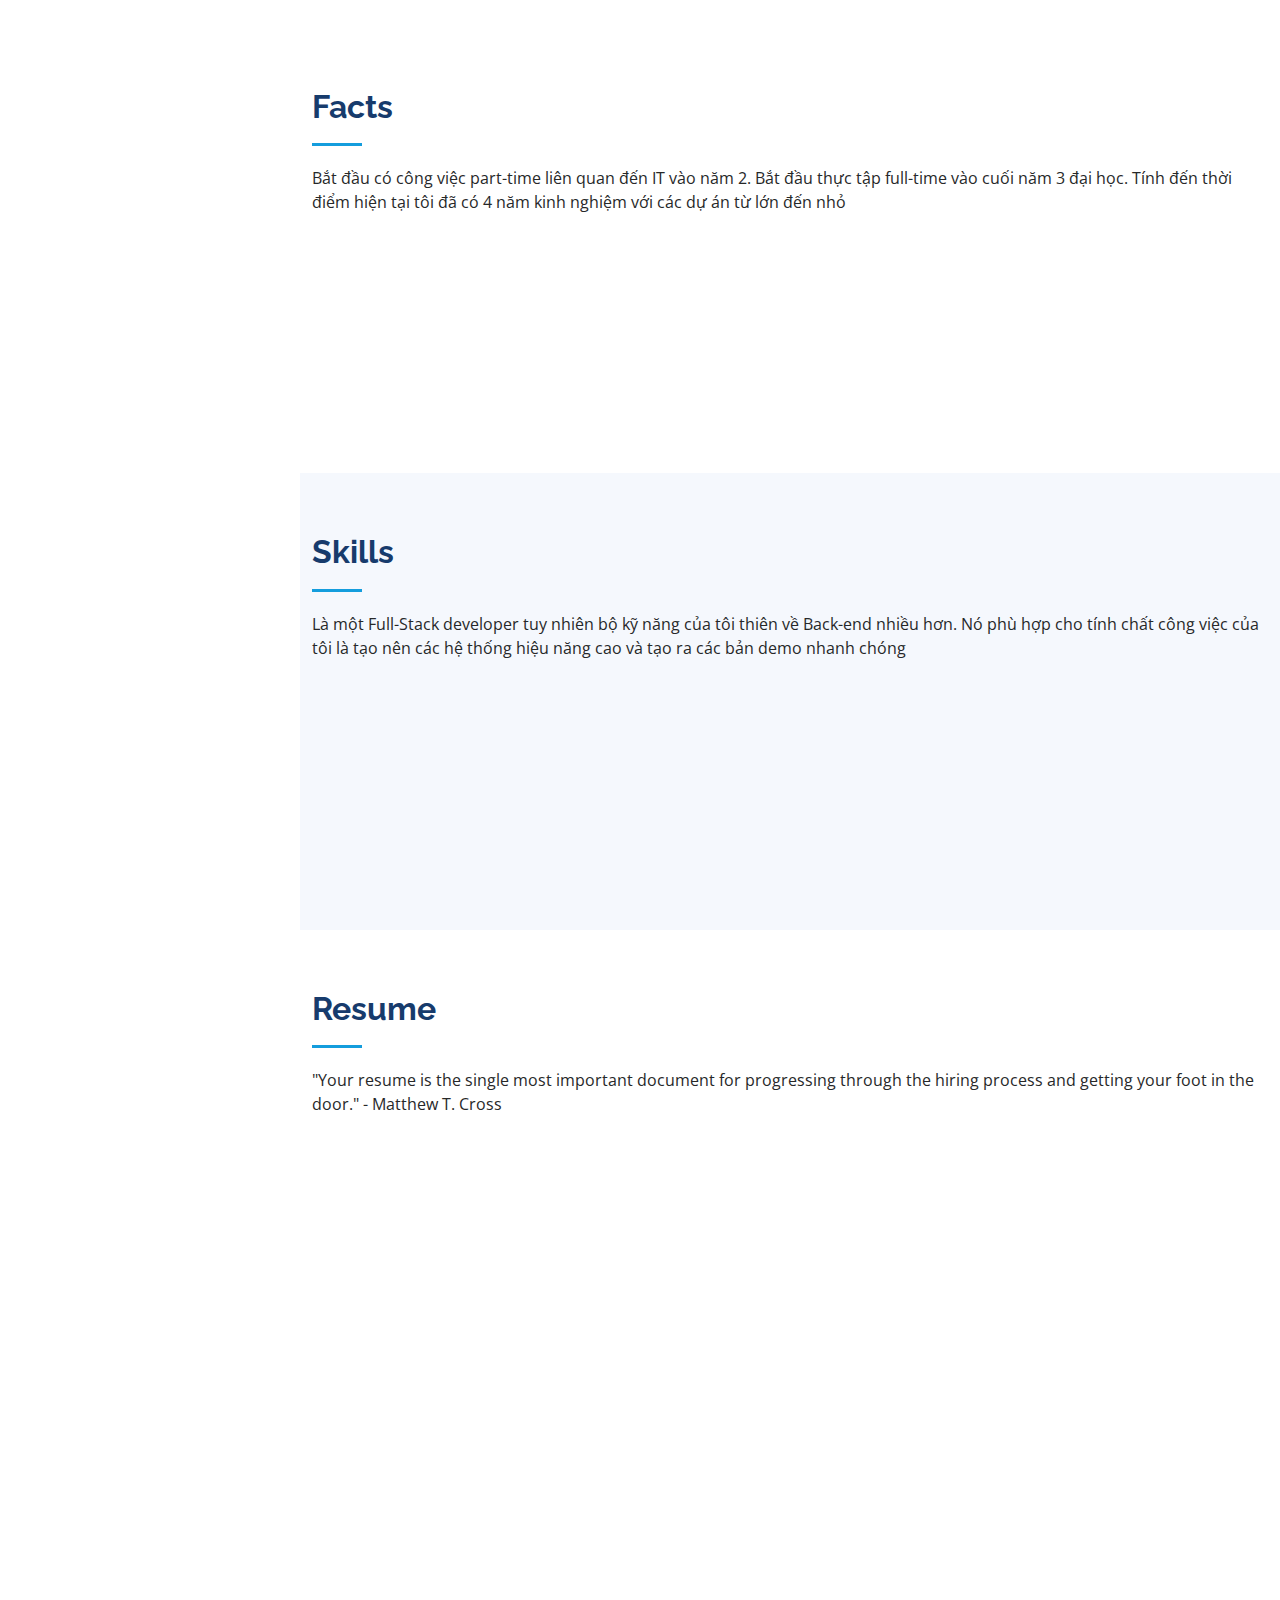
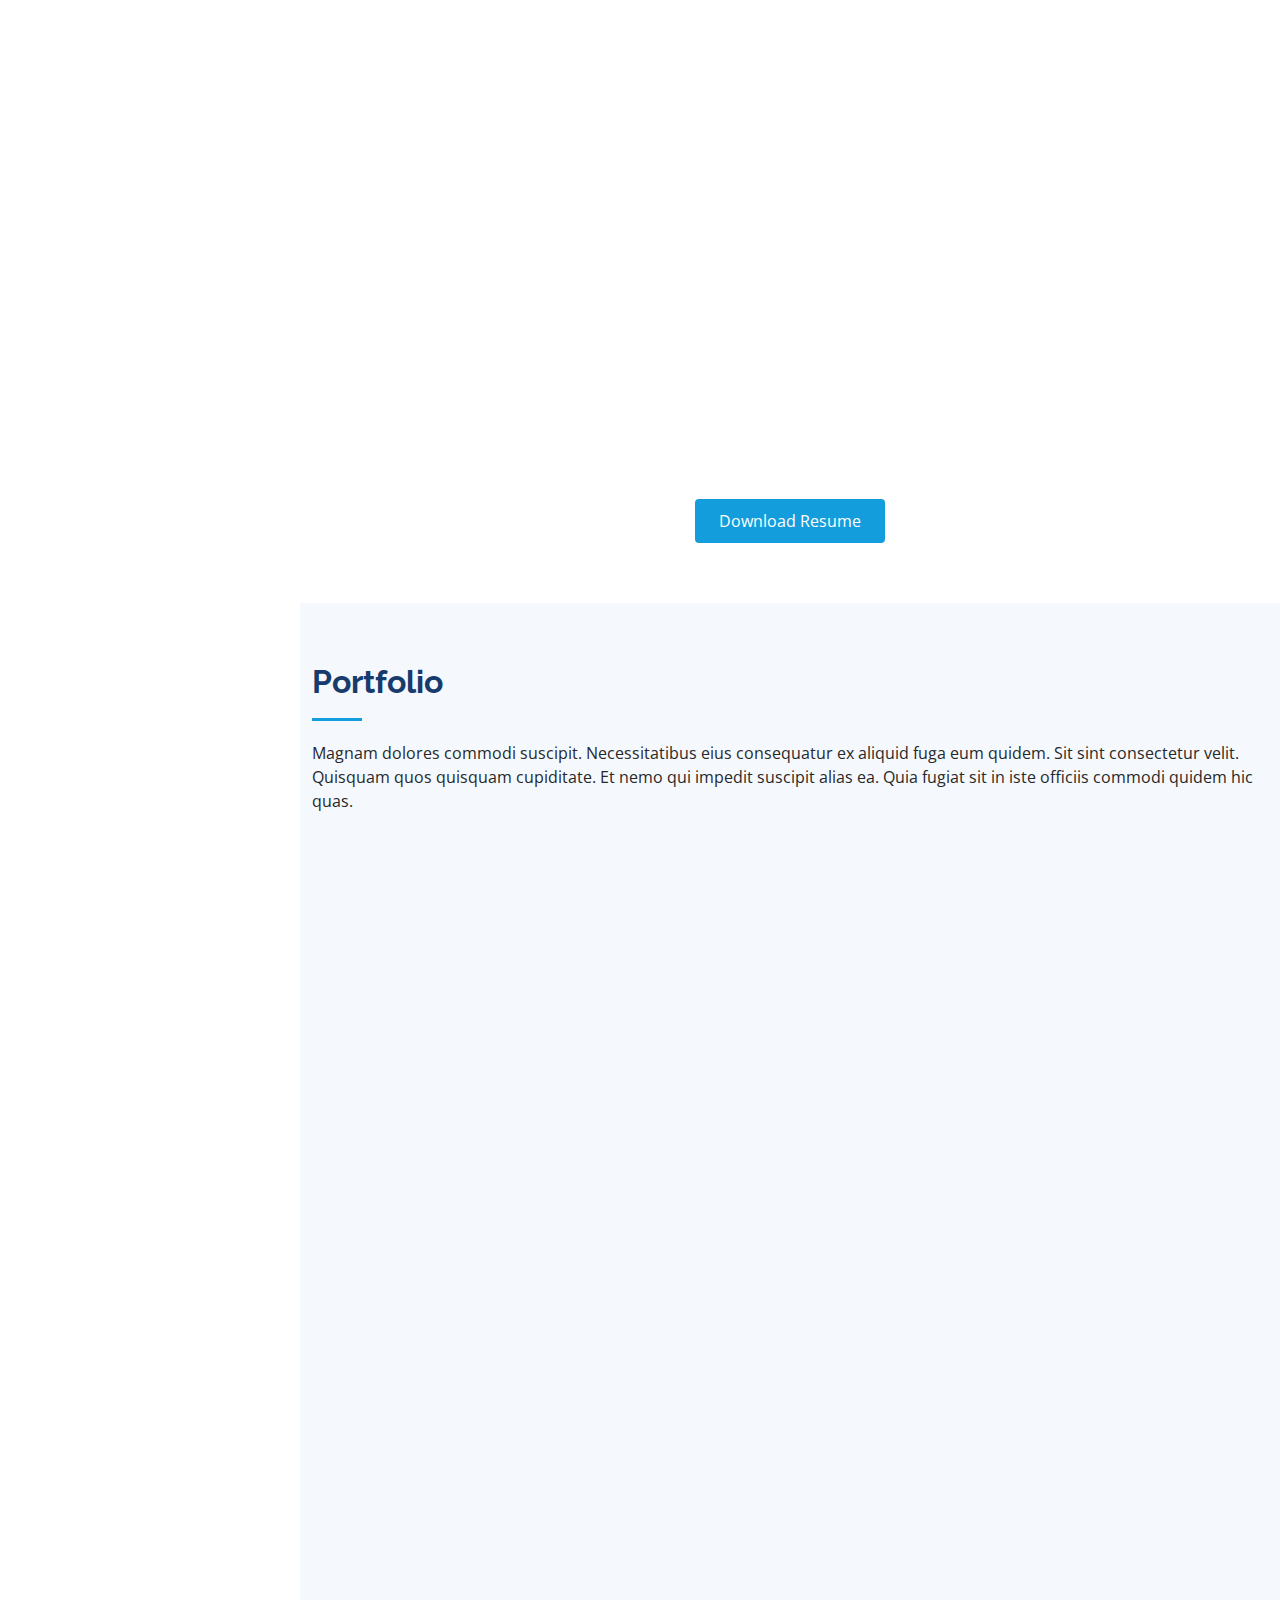
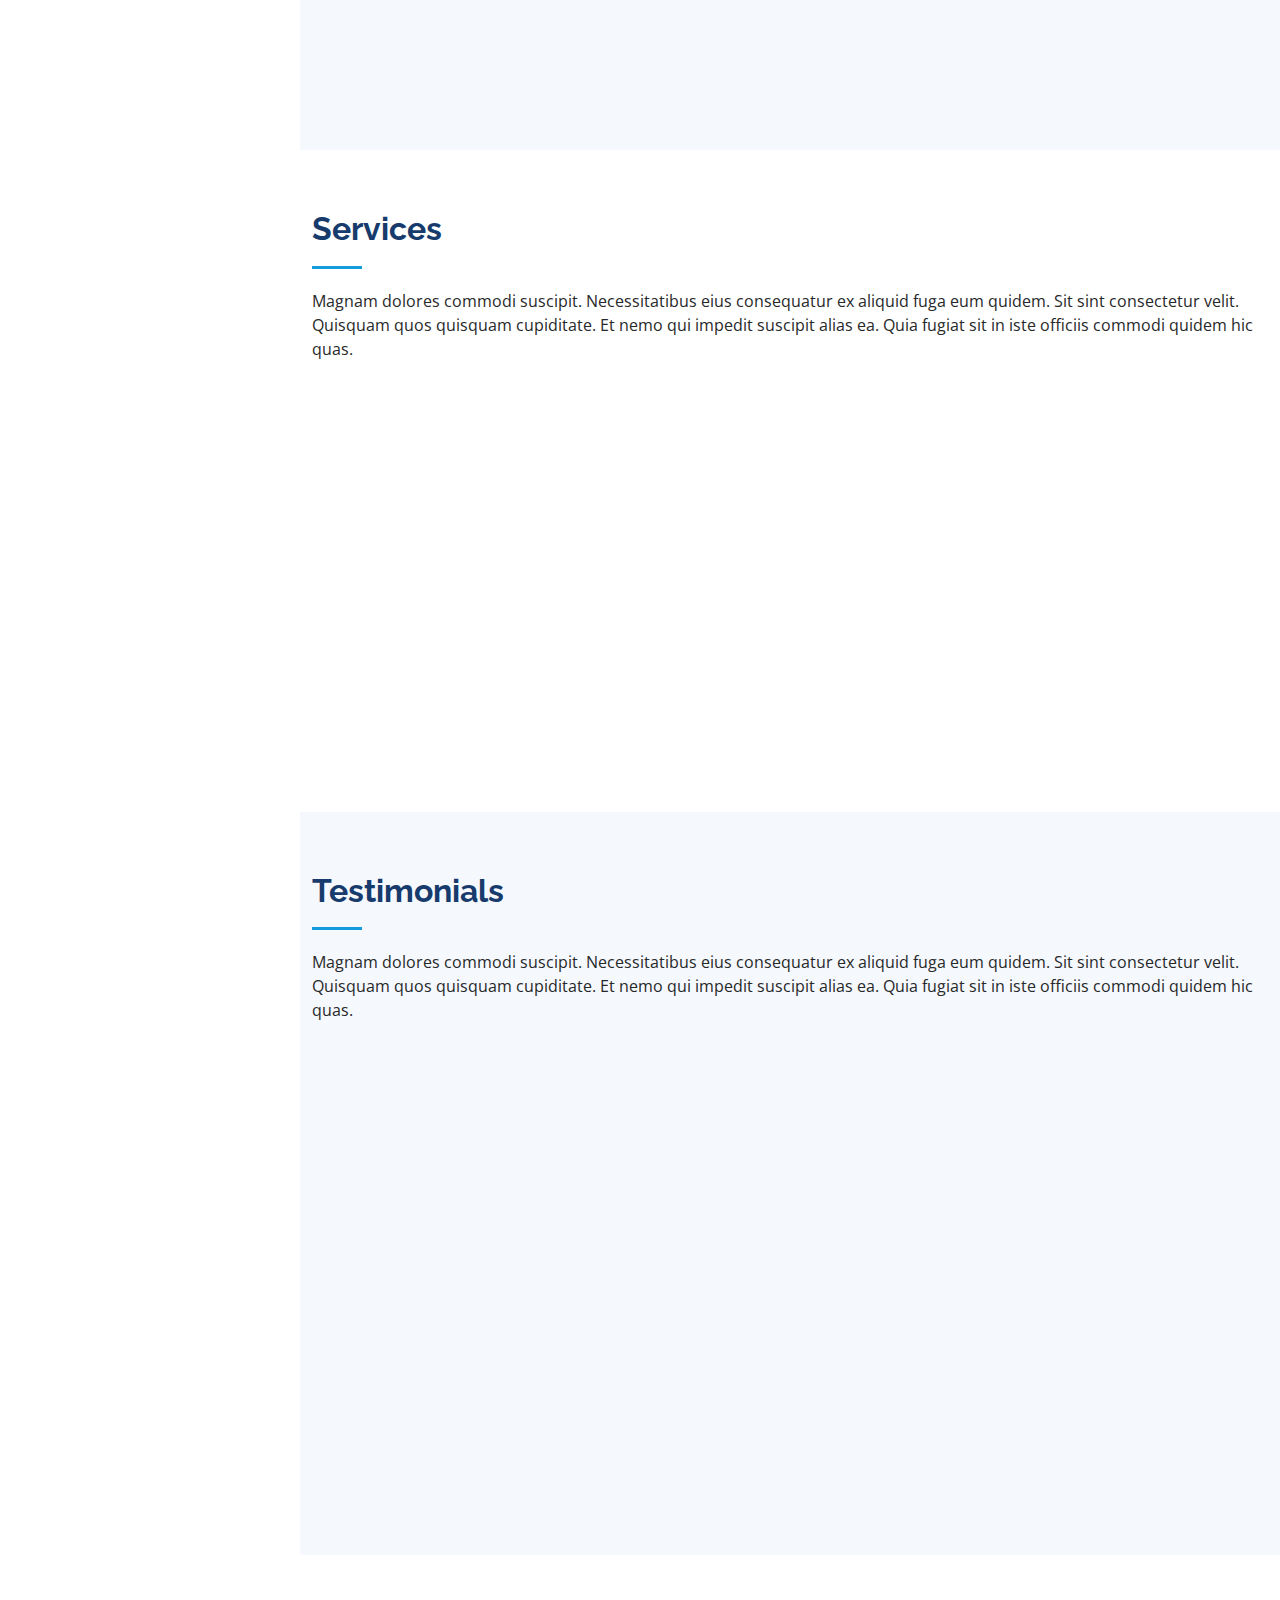
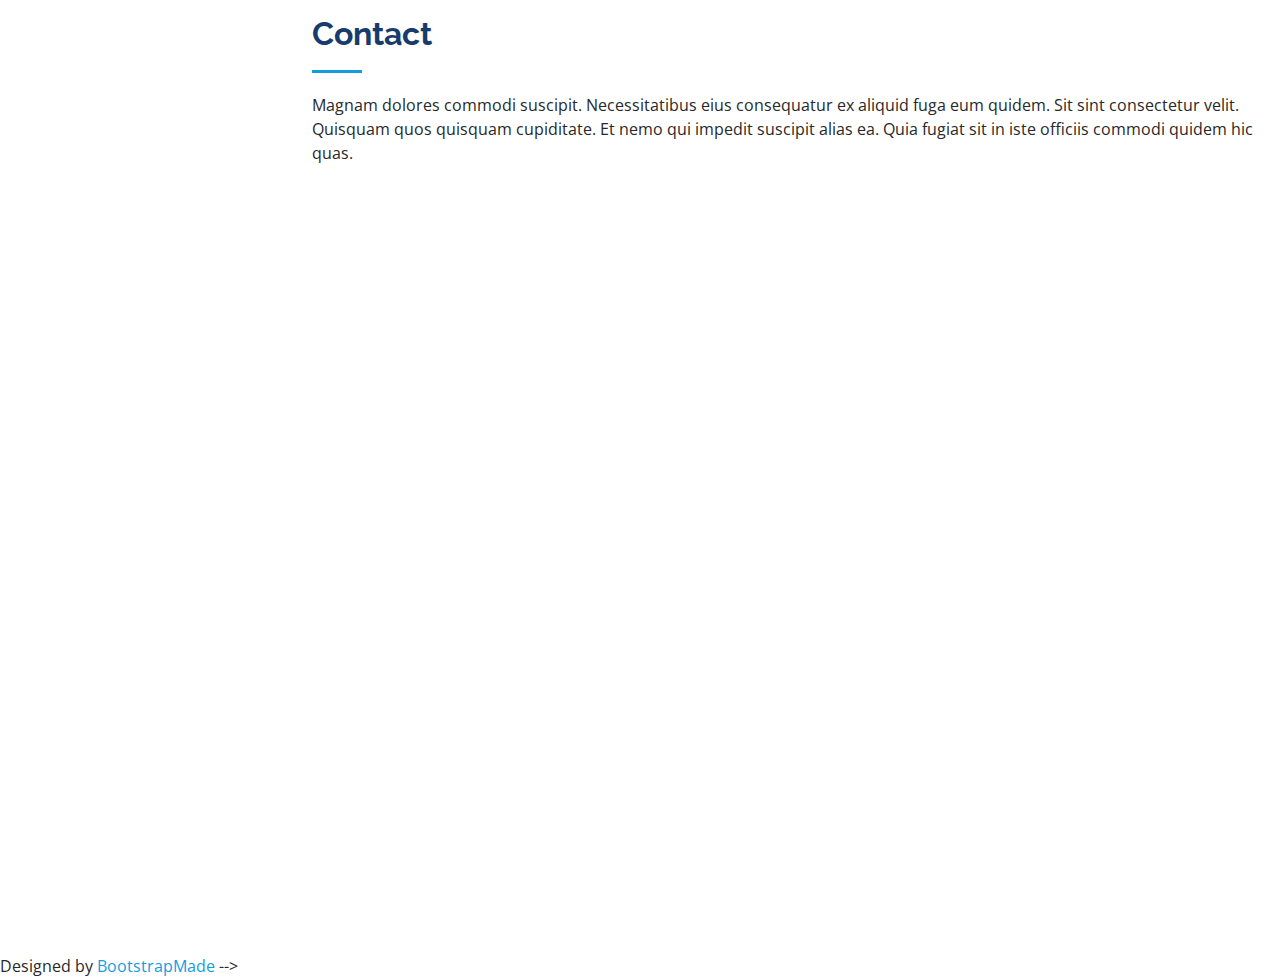
==== commit a0b3fc1c: "init new template" ====
--- a/index.html
+++ b/index.html
@@ -1,182 +1,673 @@
-<!DOCTYPE html>
-<html lang="ja">
-
-<!-- Mirrored from kuon.space/ by HTTrack Website Copier/3.x [XR&CO'2014], Sun, 28 Mar 2021 01:46:59 GMT -->
-<!-- Added by HTTrack -->
-<meta http-equiv="content-type" content="text/html;charset=UTF-8" /><!-- /Added by HTTrack -->
-
-<head>
-  <meta charset="UTF-8">
-  <meta name="viewport" content="width=device-width, initial-scale=1.0">
-  <meta http-equiv="X-UA-Compatible" content="ie=edge">
-  <meta property="og:type" content="website">
-  <meta property="og:description" content="KUON YAGI PORTFOLIO / Web designer / Markup engineer">
-  <meta property="og:image" content="assets/img/ogp.png">
-  <meta name="twitter:card" content="summary_large_image">
-  <meta name="twitter:site" content="@goldi69s">
-  <meta property="og:site_name" content="HUYNA PORTFOLIO">
-  <meta property="og:locale" content="vi_Vi">
-  <link rel="stylesheet" href="assets/css/jquery.fullPage.css">
-  <link rel="stylesheet" href="assets/css/common.css">
-  <link rel="stylesheet" href="../use.fontawesome.com/releases/v5.0.6/css/all.css">
-  <link rel="stylesheet" href="../fonts.googleapis.com/csseefe.css?family=Abril+Fatface">
-  <link rel="shortcut icon" href="favicon.ico">
-  <link rel="apple-touch-icon" href="apple-touch-icon.png">
-  <link rel="stylesheet" href="awwwards.css">
-  <meta property="og:url" content="kuon.space">
-  <meta property="og:title" content="HUYNA PORTFOLIO">
-  <title>HUYNA PORTFOLIO</title>
-  <!-- <script async src="https://www.googletagmanager.com/gtag/js?id=UA-115155070-1"></script> -->
-  <script>window.dataLayer = window.dataLayer || []; function gtag() { dataLayer.push(arguments); } gtag('js', new Date()); gtag('config', 'UA-115155070-1');</script>
-</head>
-
-<body>
-  <header><a class="name" href="index.html">Nguyen Anh Huy</a>
-    <div class="wrap">
-      <div class="icons"><a href="https://twitter.com/Goldi69s" target="_blank"><i class="fab fa-twitter"></i></a><a
-          href="https://dribbble.com/kuon_yagi" target="_blank"><i class="fab fa-dribbble"></i></a><a
-          href="https://www.wantedly.com/users/48483598" target="_blank">Wantedly</a></div>
-      <div class="menuIcon js-menuBtn"></div>
-    </div>
-    <nav class="global-nav">
-      <ul class="global-nav__list">
-        <li><a href="index.html">HOME</a></li>
-        <li><a href="reile.html">WORKS</a></li>
-        <li><a href="about.html">ABOUT ME</a></li>
-        <li><a class="js-contact" href="index.html#contact">CONTACT</a></li>
-        <li class="global-nav__sns"><a href="https://twitter.com/Goldi69s" target="_blank"><i
-              class="fab fa-twitter"></i></a><a href="https://dribbble.com/kuon_yagi" target="_blank"><i
-              class="fab fa-dribbble"></i></a></li>
-      </ul>
-    </nav>
-    <div class="curtain"></div>
-    <div class="loader"></div>
-  </header>
-  <main id="barba-wrapper">
-    <div class="barba-container" data-namespace="top">
-      <div class="fullpage" id="js-fullpage">
-        <div class="section">
-          <div class="fullpage__slide">
-            <div class="title title--top">
-              <h1 class="title__text js-letter">HUY<br>NGUYEN</h1>
-              <div class="border js-letter"><span></span><span class="js-letter"></span></div>
-              <p class="title__lead js-letter">full stack <br>developer.</p>
-            </div>
-            <div class="moon">
-              <div class="moon__img js-parallax-moon">
-                <div class="moon__front layer" data-depth="0.2">
-                  <div class="moon__text-wrap">
-                    <p class="moon__text js-moon" data-depth="0.5">PORTFOLIO</p>
-                  </div>
-                </div>
-                <div class="moon__front layer" data-depth="0.8">
-                  <div class="cloud cloud--front1 js-moon"><img src="assets/img/cloud1.svg" alt="cloud"></div>
-                </div>
-                <div class="moon__back layer" data-depth="0.4">
-                  <div class="cloud cloud--back2 js-moon"><img src="assets/img/b_cloud02.svg" alt="cloud"></div>
-                </div>
-                <div class="moon__front layer" data-depth="0.6">
-                  <div class="cloud cloud--front2 js-moon"><img src="assets/img/cloud2.svg" alt="cloud"></div>
-                </div>
-                <div class="moon__back layer" data-depth="0.5"><img class="js-moon" src="assets/img/moon.svg"
-                    alt="moon"></div>
-                <div class="moon__front layer" data-depth="0.7">
-                  <div class="cloud cloud--front3 js-moon"><img src="assets/img/cloud3.svg" alt="cloud"></div>
-                </div>
-                <div class="moon__back layer" data-depth="0.3">
-                  <div class="cloud cloud--back1 js-moon"><img src="assets/img/b_cloud01.svg" alt="cloud"></div>
-                </div>
-              </div>
-            </div>
-          </div>
-        </div>
-        <div class="section">
-          <div class="fullpage__slide">
-            <div class="title">
-              <h2 class="title__text js-letter">Hair Space<br>REILE</h2>
-              <div class="border js-letter"><span></span><span class="js-letter"></span></div>
-              <p class="title__lead js-letter">website</p>
-              <div class="btn-wrap js-letter"><a class="btn" href="reile.html">Show me more</a></div>
-            </div><a class="image image--works" href="reile.html">
-              <div class="image__over">
-                <div class="image__cover"></div>
-                <div class="image__cover"></div>
-              </div>
-              <div class="page-num">
-                <p>01</p>
-              </div>
-            </a>
-          </div>
-        </div>
-        <div class="section">
-          <div class="fullpage__slide">
-            <div class="title">
-              <h2 class="title__text js-letter">About Me</h2>
-              <div class="border js-letter"><span></span><span class="js-letter"></span></div>
-              <p class="title__lead js-letter">I love Design, Technology,<br>and Story.</p>
-              <div class="btn-wrap js-letter"><a class="btn" href="about.html">Show me more</a></div>
-            </div><a class="image image--about" href="about.html">
-              <div class="image__over">
-                <div class="image__cover"></div>
-                <div class="image__cover"></div>
-              </div>
-              <div class="page-num">
-                <p>02</p>
-              </div>
-            </a>
-          </div>
-        </div>
-        <div class="section">
-          <div class="fullpage__slide">
-            <div class="title">
-              <h2 class="title__text js-letter">Get In Touch</h2>
-              <div class="border js-letter"><span></span><span class="js-letter"></span></div>
-              <ul>
-                <li class="js-letter"><a href="mailto:anhhuy980413@gmail.com">anhhuy980413@gmail.com</a></li>
-                <li class="js-letter"><a href="https://www.wantedly.com/users/48483598" target="_blank">Wantedly</a>
-                </li>
-                <li class="js-letter"><a href="https://twitter.com/Goldi69s" target="_blank"><i
-                      class="fab fa-twitter"></i></a><a href="https://dribbble.com/kuon_yagi" target="_blank"><i
-                      class="fab fa-dribbble"></i></a></li>
-              </ul>
-            </div>
-            <div class="image image--contact">
-              <div class="image__over">
-                <div class="image__cover"></div>
-                <div class="image__cover"></div>
-              </div>
-              <div class="page-num">
-                <p>03</p>
-              </div>
-            </div>
-          </div>
-        </div>
-      </div>
-
-
-
-
-      <p class="scrollDown">SCROLLDOWN</p>
-      <div class="moon-background">
-        <div class="moonlight">
-          <div class="moonlight__wrap js-parallax-moonlight">
-            <div class="layer moonlight__img" data-depth="0.2"></div>
-          </div>
-        </div>
-      </div>
-      <div class="star js-parallax-star">
-        <div class="layer" data-depth="0.1">
-          <div class="star__img"><img src="assets/img/star.svg"></div>
-        </div>
-      </div>
-      <div class="sky-color"></div>
-    </div>
-  </main>
-  <script src="assets/js/jquery.min.js"></script>
-  <script src="assets/js/jquery.fullPage.js"></script>
-  <script src="assets/js/anime.js"></script>
-  <script src="assets/js/parallax.js"></script>
-  <script src="assets/js/barba.js"></script>
-  <script src="assets/js/common.min.js"></script>
-</body>
+<!DOCTYPE html>
+<html lang="en">
+
+<head>
+  <meta charset="utf-8">
+  <meta content="width=device-width, initial-scale=1.0" name="viewport">
+
+  <title>HuyNA - Portfolio</title>
+  <meta content="" name="description">
+  <meta content="" name="keywords">
+
+  <!-- Favicons -->
+  <link href="assets/img/favicon.png" rel="icon">
+  <link href="assets/img/apple-touch-icon.png" rel="apple-touch-icon">
+
+  <!-- Google Fonts -->
+  <link href="https://fonts.googleapis.com/css?family=Open+Sans:300,300i,400,400i,600,600i,700,700i|Raleway:300,300i,400,400i,500,500i,600,600i,700,700i|Poppins:300,300i,400,400i,500,500i,600,600i,700,700i" rel="stylesheet">
+
+  <!-- Vendor CSS Files -->
+  <link href="assets/vendor/aos/aos.css" rel="stylesheet">
+  <link href="assets/vendor/bootstrap/css/bootstrap.min.css" rel="stylesheet">
+  <link href="assets/vendor/bootstrap-icons/bootstrap-icons.css" rel="stylesheet">
+  <link href="assets/vendor/boxicons/css/boxicons.min.css" rel="stylesheet">
+  <link href="assets/vendor/glightbox/css/glightbox.min.css" rel="stylesheet">
+  <link href="assets/vendor/swiper/swiper-bundle.min.css" rel="stylesheet">
+
+  <!-- Template Main CSS File -->
+  <link href="assets/css/style.css" rel="stylesheet">
+
+  <!-- =======================================================
+  * Template Name: iPortfolio - v3.7.0
+  * Template URL: https://bootstrapmade.com/iportfolio-bootstrap-portfolio-websites-template/
+  * Author: BootstrapMade.com
+  * License: https://bootstrapmade.com/license/
+  ======================================================== -->
+</head>
+
+<body>
+
+  <!-- ======= Mobile nav toggle button ======= -->
+  <i class="bi bi-list mobile-nav-toggle d-xl-none"></i>
+
+  <!-- ======= Header ======= -->
+  <header id="header">
+    <div class="d-flex flex-column">
+
+      <div class="profile">
+        <img src="assets/img/avatar.png" alt="" class="img-fluid rounded-circle avatar">
+        <h1 class="text-light"><a href="index.html">Huy Nguyen</a></h1>
+        <div class="social-links mt-3 text-center">
+          <!-- <a href="#" class="twitter"><i class="bx bxl-twitter"></i></a> -->
+          <a href="#" class="facebook"><i class="bx bxl-facebook"></i></a>
+          <a href="#" class="instagram"><i class="bx bxl-instagram"></i></a>
+          <!-- <a href="#" class="google-plus"><i class="bx bxl-skype"></i></a> -->
+          <a href="#" class="linkedin"><i class="bx bxl-linkedin"></i></a>
+          <a href="#" class="linkedin"><i class="bx bxl-github "></i></a>
+        </div>
+      </div>
+
+      <nav id="navbar" class="nav-menu navbar">
+        <ul>
+          <li><a href="#hero" class="nav-link scrollto active"><i class="bx bx-home"></i> <span>Home</span></a></li>
+          <li><a href="#about" class="nav-link scrollto"><i class="bx bx-user"></i> <span>About</span></a></li>
+          <li><a href="#resume" class="nav-link scrollto"><i class="bx bx-file-blank"></i> <span>Resume</span></a></li>
+          <li><a href="#portfolio" class="nav-link scrollto"><i class="bx bx-book-content"></i> <span>Portfolio</span></a></li>
+          <li><a href="#services" class="nav-link scrollto"><i class="bx bx-server"></i> <span>Services</span></a></li>
+          <li><a href="#contact" class="nav-link scrollto"><i class="bx bx-envelope"></i> <span>Contact</span></a></li>
+        </ul>
+      </nav><!-- .nav-menu -->
+    </div>
+  </header><!-- End Header -->
+
+  <!-- ======= Hero Section ======= -->
+  <section id="hero" class="d-flex flex-column justify-content-center align-items-center">
+    <div class="hero-container" data-aos="fade-in">
+      <h1>Huy Nguyen</h1>
+      <p>I'm <span class="typed" data-typed-items="Developer, Freelancer, Learner"></span></p>
+    </div>
+  </section><!-- End Hero -->
+
+  <main id="main">
+
+    <!-- ======= About Section ======= -->
+    <section id="about" class="about">
+      <div class="container">
+
+        <div class="section-title">
+          <h2>About</h2>
+          <p>Hi, My name is Huy Nguyen, I am an enthusiastic person, having a passion in making creative and new things. I enjoy a challenge and love the feelings when I discover something new to solve the problem.</p>
+          <p>Reading book, play guitar and travelling is my hobby when I have free time. Especially I am interested in climbing, it feels as good as if I won myself</p>
+        </div>
+        <div class="row">
+          <div class="col-lg-4" data-aos="fade-right">
+            <img src="assets/img/profile-img.png" class="img-fluid" alt="">
+          </div>
+          <div class="col-lg-8 pt-4 pt-lg-0 content" data-aos="fade-left">
+            <h3>Full-Stack Developer</h3>
+            <p class="fst-italic">
+              I graduated with a Bachelor's degree in Computer Science in April 2020. I have four years experience as a software engineer. Currently I am pursuing a Master's degree in Computer Science at University of Science.
+            </p>
+            <div class="row">
+              <div class="col-lg-6">
+                <ul>
+                  <li><i class="bi bi-chevron-right"></i> <strong>Birthday:</strong> <span>13 April 1998</span></li>
+                  <li><i class="bi bi-chevron-right"></i> <strong>Website:</strong> <span>https://huyna.me</span></li>
+                  <li><i class="bi bi-chevron-right"></i> <strong>Phone:</strong> <span>+84347073691</span></li>
+                  <li><i class="bi bi-chevron-right"></i> <strong>City:</strong> <span>Ho Chi Minh, Viet Nam</span></li>
+                </ul>
+              </div>
+              <div class="col-lg-6">
+                <ul>
+                  <li><i class="bi bi-chevron-right"></i> <strong>Age:</strong> <span>24</span></li>
+                  <li><i class="bi bi-chevron-right"></i> <strong>Email:</strong> <span>anhhuy980413@gmail.com</span></li>
+                  <li><i class="bi bi-chevron-right"></i> <strong>Freelance:</strong> <span>Available</span></li>
+                  <li><i class="bi bi-chevron-right"></i> <strong>Education:</strong> <span>Bachelor</span></li>
+                </ul>
+              </div>
+            </div>
+            <p>
+              Having worked for a big company in Vietnam, I have strong experience with developing highly scalable, performance, modern Microservices-based platforms and mobile/web APIs.
+            </p>
+          </div>
+        </div>
+
+      </div>
+    </section><!-- End About Section -->
+
+    <!-- ======= Facts Section ======= -->
+    <section id="facts" class="facts">
+      <div class="container">
+
+        <div class="section-title">
+          <h2>Facts</h2>
+          <p>Bắt đầu có công việc part-time liên quan đến IT vào năm 2. Bắt đầu thực tập full-time vào cuối năm 3 đại học. Tính đến thời điểm hiện tại tôi đã có 4 năm kinh nghiệm với các dự án từ lớn đến nhỏ</p>
+        </div>
+
+        <div class="row no-gutters">
+
+          <div class="col-lg-3 col-md-6 d-md-flex align-items-md-stretch" data-aos="fade-up">
+            <div class="count-box">
+              <i class="bi bi-calendar-range"></i>
+              <span data-purecounter-start="0" data-purecounter-end="4" data-purecounter-duration="1" class="purecounter"></span>
+              <p><strong>Năm</strong> kinh nghiệm trong các công ty lớn</p>
+            </div>
+          </div>
+
+          <div class="col-lg-3 col-md-6 d-md-flex align-items-md-stretch" data-aos="fade-up" data-aos-delay="100">
+            <div class="count-box">
+              <i class="bi bi-journal-richtext"></i>
+              <span data-purecounter-start="0" data-purecounter-end="10" data-purecounter-duration="1" class="purecounter"></span>
+              <p><strong>Hơn 10</strong> dự án lớn nhỏ </p>
+            </div>
+          </div>
+
+          <div class="col-lg-3 col-md-6 d-md-flex align-items-md-stretch" data-aos="fade-up" data-aos-delay="200">
+            <div class="count-box">
+              <i class="bi bi-headset"></i>
+              <span data-purecounter-start="0" data-purecounter-end="2000000" data-purecounter-duration="1" class="purecounter"></span>
+              <p><strong>Hours Of Support</strong> aut commodi quaerat</p>
+            </div>
+          </div>
+
+          <div class="col-lg-3 col-md-6 d-md-flex align-items-md-stretch" data-aos="fade-up" data-aos-delay="300">
+            <div class="count-box">
+              <i class="bi bi-people"></i>
+              <span data-purecounter-start="0" data-purecounter-end="2000000" data-purecounter-duration="1" class="purecounter"></span>
+              <p><strong></strong> rerum asperiores dolor</p>
+            </div>
+          </div>
+
+        </div>
+
+      </div>
+    </section><!-- End Facts Section -->
+
+    <!-- ======= Skills Section ======= -->
+    <section id="skills" class="skills section-bg">
+      <div class="container">
+
+        <div class="section-title">
+          <h2>Skills</h2>
+          <p>Là một Full-Stack developer tuy nhiên bộ kỹ năng của tôi thiên về Back-end nhiều hơn. Nó phù hợp cho tính chất công việc của tôi là tạo nên các hệ thống hiệu năng cao và tạo ra các bản demo nhanh chóng</p>
+        </div>
+
+        <div class="row skills-content">
+
+          <div class="col-lg-6" data-aos="fade-up">
+
+            <div class="progress">
+              <span class="skill">HTML/CSS/JS <i class="val">75%</i></span>
+              <div class="progress-bar-wrap">
+                <div class="progress-bar" role="progressbar" aria-valuenow="75" aria-valuemin="0" aria-valuemax="100"></div>
+              </div>
+            </div>
+
+            <div class="progress">
+              <span class="skill">Reactjs/Redux <i class="val">65%</i></span>
+              <div class="progress-bar-wrap">
+                <div class="progress-bar" role="progressbar" aria-valuenow="65" aria-valuemin="0" aria-valuemax="100"></div>
+              </div>
+            </div>
+
+            <div class="progress">
+              <span class="skill">Java/Python <i class="val">95%</i></span>
+              <div class="progress-bar-wrap">
+                <div class="progress-bar" role="progressbar" aria-valuenow="95" aria-valuemin="0" aria-valuemax="100"></div>
+              </div>
+            </div>
+
+          </div>
+
+          <div class="col-lg-6" data-aos="fade-up" data-aos-delay="100">
+
+            <div class="progress">
+              <span class="skill">Database (Mysql, MongoDB, Elastic search) <i class="val">95%</i></span>
+              <div class="progress-bar-wrap">
+                <div class="progress-bar" role="progressbar" aria-valuenow="95" aria-valuemin="0" aria-valuemax="100"></div>
+              </div>
+            </div>
+
+            <div class="progress">
+              <span class="skill">Mirco service <i class="val">85%</i></span>
+              <div class="progress-bar-wrap">
+                <div class="progress-bar" role="progressbar" aria-valuenow="85" aria-valuemin="0" aria-valuemax="100"></div>
+              </div>
+            </div>
+
+            <div class="progress">
+              <span class="skill">DevOps <i class="val">70%</i></span>
+              <div class="progress-bar-wrap">
+                <div class="progress-bar" role="progressbar" aria-valuenow="70" aria-valuemin="0" aria-valuemax="100"></div>
+              </div>
+            </div>
+
+          </div>
+
+        </div>
+
+      </div>
+    </section><!-- End Skills Section -->
+
+    <!-- ======= Resume Section ======= -->
+    <section id="resume" class="resume">
+      <div class="container">
+
+        <div class="section-title">
+          <h2>Resume</h2>
+          <p> "Your resume is the single most important document for progressing through the hiring process and getting your foot in the door." - Matthew T. Cross</p>
+        </div>
+
+        <div class="row">
+          <div class="col-lg-6" data-aos="fade-up">
+            <h3 class="resume-title">Sumary</h3>
+            <div class="resume-item pb-0">
+              <h4>NGUYEN ANH HUY</h4>
+              <p><em>Looking forward to earning the position of Software Engineer at a leading organization to learn and showcase my skills in programming to generate solutions and develop high-quality product</em></p>
+              <ul>
+                <li>Address: Nguyen Thi Tan, District 8, HCM city</li>
+                <li>Phone : +84 347073691</li>
+                <li>E-mail: anhhuy980413@gmail.com</li>
+              </ul>
+            </div>
+            <h3 class="resume-title">Education</h3>
+            <div class="resume-item">
+              <h4>Master of Computer Science</h4>
+              <h5>2022 - Now</h5>
+              <p><em>University of Science - Vietnam National University, Ho Chi Minh City</em></p>
+            </div>
+            <div class="resume-item">
+              <h4>Bachelor of Software Engineer</h4>
+              <h5>2016 - 2020</h5>
+              <p><em>University of Science - Vietnam National University, Ho Chi Minh City</em></p>
+              <p><em>GPA: 8.56/10</em></p>
+            </div>
+            <h3 class="resume-title">Certificate</h3>
+            <div class="resume-item">
+              <h4>TOIEC score: 730</h4>
+            </div>
+            <div class="resume-item">
+              <h4>3rd prize at “Thách Thức” 2018 Faculty of Information Technology, HCMUS - VNU HCMC</h4>
+            </div>
+          </div>
+          <div class="col-lg-6" data-aos="fade-up" data-aos-delay="100">
+            <h3 class="resume-title">Work Experience</h3>
+            <div class="resume-item">
+              <h4>Tki</h4>
+              <h5>July 2021 – Now</h5>
+              <p><em>Software Engineer (Full-Stack)</em></p>
+              <ul>
+                <li>Designing and Developing new modules (invoices, budgets, demand planning and supply planning, ...), optimizing performances of quotation, product, supplier modules in Supplier Portal - tool manages the purchases between tiki and suppliers</li>
+                <li>Refactoring logging system and build dashboard to monitor service</li>
+                <li>Researching and building demo for new technology like: beacon, P2P Live streaming</li>
+              </ul>
+            </div>
+            <div class="resume-item">
+              <h4>Zalo</h4>
+              <h5>May 2019 – July 2021</h5>
+              <p><em>Software Engineer (Full-Stack)</em></p>
+              <ul>
+                <li>Participating in the development of some products like: Zalo PC-Web, Zavi.</li>
+                <li>Designing and Developing label tool system for Kiki product</li>
+                <li>Researching and building demo for new technology like: beacon, P2P Live streaming</li>
+              </ul>
+            </div>
+            <div class="resume-item">
+              <h4>Align Lab</h4>
+              <h5>February 2018 – April 2018</h5>
+              <p><em>Front-end developer</em></p>
+              <ul>
+                <li>Coding Front-end, plugin for websites using WORDPRESS, HTML, JS, CSS.</li>
+              </ul>
+            </div>
+          </div>
+        </div>
+
+      </div>
+      <div class="text-center"><a href="/file/RESUME-NGUYENANHHUY.pdf" download><button id="download-resume-button">Download Resume</button></a></div>
+    </section><!-- End Resume Section -->
+
+    <!-- ======= Portfolio Section ======= -->
+    <section id="portfolio" class="portfolio section-bg">
+      <div class="container">
+
+        <div class="section-title">
+          <h2>Portfolio</h2>
+          <p>Magnam dolores commodi suscipit. Necessitatibus eius consequatur ex aliquid fuga eum quidem. Sit sint consectetur velit. Quisquam quos quisquam cupiditate. Et nemo qui impedit suscipit alias ea. Quia fugiat sit in iste officiis commodi quidem hic quas.</p>
+        </div>
+
+        <div class="row" data-aos="fade-up">
+          <div class="col-lg-12 d-flex justify-content-center">
+            <ul id="portfolio-flters">
+              <li data-filter="*" class="filter-active">All</li>
+              <li data-filter=".filter-app">App</li>
+              <li data-filter=".filter-card">Card</li>
+              <li data-filter=".filter-web">Web</li>
+            </ul>
+          </div>
+        </div>
+
+        <div class="row portfolio-container" data-aos="fade-up" data-aos-delay="100">
+
+          <div class="col-lg-4 col-md-6 portfolio-item filter-app">
+            <div class="portfolio-wrap">
+              <img src="assets/img/portfolio/portfolio-1.jpg" class="img-fluid" alt="">
+              <div class="portfolio-links">
+                <a href="assets/img/portfolio/portfolio-1.jpg" data-gallery="portfolioGallery" class="portfolio-lightbox" title="App 1"><i class="bx bx-plus"></i></a>
+                <a href="portfolio-details.html" title="More Details"><i class="bx bx-link"></i></a>
+              </div>
+            </div>
+          </div>
+
+          <div class="col-lg-4 col-md-6 portfolio-item filter-web">
+            <div class="portfolio-wrap">
+              <img src="assets/img/portfolio/portfolio-2.jpg" class="img-fluid" alt="">
+              <div class="portfolio-links">
+                <a href="assets/img/portfolio/portfolio-2.jpg" data-gallery="portfolioGallery" class="portfolio-lightbox" title="Web 3"><i class="bx bx-plus"></i></a>
+                <a href="portfolio-details.html" title="More Details"><i class="bx bx-link"></i></a>
+              </div>
+            </div>
+          </div>
+
+          <div class="col-lg-4 col-md-6 portfolio-item filter-app">
+            <div class="portfolio-wrap">
+              <img src="assets/img/portfolio/portfolio-3.jpg" class="img-fluid" alt="">
+              <div class="portfolio-links">
+                <a href="assets/img/portfolio/portfolio-3.jpg" data-gallery="portfolioGallery" class="portfolio-lightbox" title="App 2"><i class="bx bx-plus"></i></a>
+                <a href="portfolio-details.html" title="More Details"><i class="bx bx-link"></i></a>
+              </div>
+            </div>
+          </div>
+
+          <div class="col-lg-4 col-md-6 portfolio-item filter-card">
+            <div class="portfolio-wrap">
+              <img src="assets/img/portfolio/portfolio-4.jpg" class="img-fluid" alt="">
+              <div class="portfolio-links">
+                <a href="assets/img/portfolio/portfolio-4.jpg" data-gallery="portfolioGallery" class="portfolio-lightbox" title="Card 2"><i class="bx bx-plus"></i></a>
+                <a href="portfolio-details.html" title="More Details"><i class="bx bx-link"></i></a>
+              </div>
+            </div>
+          </div>
+
+          <div class="col-lg-4 col-md-6 portfolio-item filter-web">
+            <div class="portfolio-wrap">
+              <img src="assets/img/portfolio/portfolio-5.jpg" class="img-fluid" alt="">
+              <div class="portfolio-links">
+                <a href="assets/img/portfolio/portfolio-5.jpg" data-gallery="portfolioGallery" class="portfolio-lightbox" title="Web 2"><i class="bx bx-plus"></i></a>
+                <a href="portfolio-details.html" title="More Details"><i class="bx bx-link"></i></a>
+              </div>
+            </div>
+          </div>
+
+          <div class="col-lg-4 col-md-6 portfolio-item filter-app">
+            <div class="portfolio-wrap">
+              <img src="assets/img/portfolio/portfolio-6.jpg" class="img-fluid" alt="">
+              <div class="portfolio-links">
+                <a href="assets/img/portfolio/portfolio-6.jpg" data-gallery="portfolioGallery" class="portfolio-lightbox" title="App 3"><i class="bx bx-plus"></i></a>
+                <a href="portfolio-details.html" title="More Details"><i class="bx bx-link"></i></a>
+              </div>
+            </div>
+          </div>
+
+          <div class="col-lg-4 col-md-6 portfolio-item filter-card">
+            <div class="portfolio-wrap">
+              <img src="assets/img/portfolio/portfolio-7.jpg" class="img-fluid" alt="">
+              <div class="portfolio-links">
+                <a href="assets/img/portfolio/portfolio-7.jpg" data-gallery="portfolioGallery" class="portfolio-lightbox" title="Card 1"><i class="bx bx-plus"></i></a>
+                <a href="portfolio-details.html" title="More Details"><i class="bx bx-link"></i></a>
+              </div>
+            </div>
+          </div>
+
+          <div class="col-lg-4 col-md-6 portfolio-item filter-card">
+            <div class="portfolio-wrap">
+              <img src="assets/img/portfolio/portfolio-8.jpg" class="img-fluid" alt="">
+              <div class="portfolio-links">
+                <a href="assets/img/portfolio/portfolio-8.jpg" data-gallery="portfolioGallery" class="portfolio-lightbox" title="Card 3"><i class="bx bx-plus"></i></a>
+                <a href="portfolio-details.html" title="More Details"><i class="bx bx-link"></i></a>
+              </div>
+            </div>
+          </div>
+
+          <div class="col-lg-4 col-md-6 portfolio-item filter-web">
+            <div class="portfolio-wrap">
+              <img src="assets/img/portfolio/portfolio-9.jpg" class="img-fluid" alt="">
+              <div class="portfolio-links">
+                <a href="assets/img/portfolio/portfolio-9.jpg" data-gallery="portfolioGallery" class="portfolio-lightbox" title="Web 3"><i class="bx bx-plus"></i></a>
+                <a href="portfolio-details.html" title="More Details"><i class="bx bx-link"></i></a>
+              </div>
+            </div>
+          </div>
+
+        </div>
+
+      </div>
+    </section><!-- End Portfolio Section -->
+
+    <!-- ======= Services Section ======= -->
+    <section id="services" class="services">
+      <div class="container">
+
+        <div class="section-title">
+          <h2>Services</h2>
+          <p>Magnam dolores commodi suscipit. Necessitatibus eius consequatur ex aliquid fuga eum quidem. Sit sint consectetur velit. Quisquam quos quisquam cupiditate. Et nemo qui impedit suscipit alias ea. Quia fugiat sit in iste officiis commodi quidem hic quas.</p>
+        </div>
+
+        <div class="row">
+          <div class="col-lg-4 col-md-6 icon-box" data-aos="fade-up">
+            <div class="icon"><i class="bi bi-briefcase"></i></div>
+            <h4 class="title"><a href="">Lorem Ipsum</a></h4>
+            <p class="description">Voluptatum deleniti atque corrupti quos dolores et quas molestias excepturi sint occaecati cupiditate non provident</p>
+          </div>
+          <div class="col-lg-4 col-md-6 icon-box" data-aos="fade-up" data-aos-delay="100">
+            <div class="icon"><i class="bi bi-card-checklist"></i></div>
+            <h4 class="title"><a href="">Dolor Sitema</a></h4>
+            <p class="description">Minim veniam, quis nostrud exercitation ullamco laboris nisi ut aliquip ex ea commodo consequat tarad limino ata</p>
+          </div>
+          <div class="col-lg-4 col-md-6 icon-box" data-aos="fade-up" data-aos-delay="200">
+            <div class="icon"><i class="bi bi-bar-chart"></i></div>
+            <h4 class="title"><a href="">Sed ut perspiciatis</a></h4>
+            <p class="description">Duis aute irure dolor in reprehenderit in voluptate velit esse cillum dolore eu fugiat nulla pariatur</p>
+          </div>
+          <div class="col-lg-4 col-md-6 icon-box" data-aos="fade-up" data-aos-delay="300">
+            <div class="icon"><i class="bi bi-binoculars"></i></div>
+            <h4 class="title"><a href="">Magni Dolores</a></h4>
+            <p class="description">Excepteur sint occaecat cupidatat non proident, sunt in culpa qui officia deserunt mollit anim id est laborum</p>
+          </div>
+          <div class="col-lg-4 col-md-6 icon-box" data-aos="fade-up" data-aos-delay="400">
+            <div class="icon"><i class="bi bi-brightness-high"></i></div>
+            <h4 class="title"><a href="">Nemo Enim</a></h4>
+            <p class="description">At vero eos et accusamus et iusto odio dignissimos ducimus qui blanditiis praesentium voluptatum deleniti atque</p>
+          </div>
+          <div class="col-lg-4 col-md-6 icon-box" data-aos="fade-up" data-aos-delay="500">
+            <div class="icon"><i class="bi bi-calendar4-week"></i></div>
+            <h4 class="title"><a href="">Eiusmod Tempor</a></h4>
+            <p class="description">Et harum quidem rerum facilis est et expedita distinctio. Nam libero tempore, cum soluta nobis est eligendi</p>
+          </div>
+        </div>
+
+      </div>
+    </section><!-- End Services Section -->
+
+    <!-- ======= Testimonials Section ======= -->
+    <section id="testimonials" class="testimonials section-bg">
+      <div class="container">
+
+        <div class="section-title">
+          <h2>Testimonials</h2>
+          <p>Magnam dolores commodi suscipit. Necessitatibus eius consequatur ex aliquid fuga eum quidem. Sit sint consectetur velit. Quisquam quos quisquam cupiditate. Et nemo qui impedit suscipit alias ea. Quia fugiat sit in iste officiis commodi quidem hic quas.</p>
+        </div>
+
+        <div class="testimonials-slider swiper" data-aos="fade-up" data-aos-delay="100">
+          <div class="swiper-wrapper">
+
+            <div class="swiper-slide">
+              <div class="testimonial-item" data-aos="fade-up">
+                <p>
+                  <i class="bx bxs-quote-alt-left quote-icon-left"></i>
+                  Proin iaculis purus consequat sem cure digni ssim donec porttitora entum suscipit rhoncus. Accusantium quam, ultricies eget id, aliquam eget nibh et. Maecen aliquam, risus at semper.
+                  <i class="bx bxs-quote-alt-right quote-icon-right"></i>
+                </p>
+                <img src="assets/img/testimonials/testimonials-1.jpg" class="testimonial-img" alt="">
+                <h3>Saul Goodman</h3>
+                <h4>Ceo &amp; Founder</h4>
+              </div>
+            </div><!-- End testimonial item -->
+
+            <div class="swiper-slide">
+              <div class="testimonial-item" data-aos="fade-up" data-aos-delay="100">
+                <p>
+                  <i class="bx bxs-quote-alt-left quote-icon-left"></i>
+                  Export tempor illum tamen malis malis eram quae irure esse labore quem cillum quid cillum eram malis quorum velit fore eram velit sunt aliqua noster fugiat irure amet legam anim culpa.
+                  <i class="bx bxs-quote-alt-right quote-icon-right"></i>
+                </p>
+                <img src="assets/img/testimonials/testimonials-2.jpg" class="testimonial-img" alt="">
+                <h3>Sara Wilsson</h3>
+                <h4>Designer</h4>
+              </div>
+            </div><!-- End testimonial item -->
+
+            <div class="swiper-slide">
+              <div class="testimonial-item" data-aos="fade-up" data-aos-delay="200">
+                <p>
+                  <i class="bx bxs-quote-alt-left quote-icon-left"></i>
+                  Enim nisi quem export duis labore cillum quae magna enim sint quorum nulla quem veniam duis minim tempor labore quem eram duis noster aute amet eram fore quis sint minim.
+                  <i class="bx bxs-quote-alt-right quote-icon-right"></i>
+                </p>
+                <img src="assets/img/testimonials/testimonials-3.jpg" class="testimonial-img" alt="">
+                <h3>Jena Karlis</h3>
+                <h4>Store Owner</h4>
+              </div>
+            </div><!-- End testimonial item -->
+
+            <div class="swiper-slide">
+              <div class="testimonial-item" data-aos="fade-up" data-aos-delay="300">
+                <p>
+                  <i class="bx bxs-quote-alt-left quote-icon-left"></i>
+                  Fugiat enim eram quae cillum dolore dolor amet nulla culpa multos export minim fugiat minim velit minim dolor enim duis veniam ipsum anim magna sunt elit fore quem dolore labore illum veniam.
+                  <i class="bx bxs-quote-alt-right quote-icon-right"></i>
+                </p>
+                <img src="assets/img/testimonials/testimonials-4.jpg" class="testimonial-img" alt="">
+                <h3>Matt Brandon</h3>
+                <h4>Freelancer</h4>
+              </div>
+            </div><!-- End testimonial item -->
+
+            <div class="swiper-slide">
+              <div class="testimonial-item" data-aos="fade-up" data-aos-delay="400">
+                <p>
+                  <i class="bx bxs-quote-alt-left quote-icon-left"></i>
+                  Quis quorum aliqua sint quem legam fore sunt eram irure aliqua veniam tempor noster veniam enim culpa labore duis sunt culpa nulla illum cillum fugiat legam esse veniam culpa fore nisi cillum quid.
+                  <i class="bx bxs-quote-alt-right quote-icon-right"></i>
+                </p>
+                <img src="assets/img/testimonials/testimonials-5.jpg" class="testimonial-img" alt="">
+                <h3>John Larson</h3>
+                <h4>Entrepreneur</h4>
+              </div>
+            </div><!-- End testimonial item -->
+
+          </div>
+          <div class="swiper-pagination"></div>
+        </div>
+
+      </div>
+    </section><!-- End Testimonials Section -->
+
+    <!-- ======= Contact Section ======= -->
+    <section id="contact" class="contact">
+      <div class="container">
+
+        <div class="section-title">
+          <h2>Contact</h2>
+          <p>Magnam dolores commodi suscipit. Necessitatibus eius consequatur ex aliquid fuga eum quidem. Sit sint consectetur velit. Quisquam quos quisquam cupiditate. Et nemo qui impedit suscipit alias ea. Quia fugiat sit in iste officiis commodi quidem hic quas.</p>
+        </div>
+
+        <div class="row" data-aos="fade-in">
+
+          <div class="col-lg-5 d-flex align-items-stretch">
+            <div class="info">
+              <div class="address">
+                <i class="bi bi-geo-alt"></i>
+                <h4>Location:</h4>
+                <p>A108 Adam Street, New York, NY 535022</p>
+              </div>
+
+              <div class="email">
+                <i class="bi bi-envelope"></i>
+                <h4>Email:</h4>
+                <p>info@example.com</p>
+              </div>
+
+              <div class="phone">
+                <i class="bi bi-phone"></i>
+                <h4>Call:</h4>
+                <p>+1 5589 55488 55s</p>
+              </div>
+
+              <iframe src="https://www.google.com/maps/embed?pb=!1m14!1m8!1m3!1d12097.433213460943!2d-74.0062269!3d40.7101282!3m2!1i1024!2i768!4f13.1!3m3!1m2!1s0x0%3A0xb89d1fe6bc499443!2sDowntown+Conference+Center!5e0!3m2!1smk!2sbg!4v1539943755621" frameborder="0" style="border:0; width: 100%; height: 290px;" allowfullscreen></iframe>
+            </div>
+
+          </div>
+
+          <div class="col-lg-7 mt-5 mt-lg-0 d-flex align-items-stretch">
+            <form action="forms/contact.php" method="post" role="form" class="php-email-form">
+              <div class="row">
+                <div class="form-group col-md-6">
+                  <label for="name">Your Name</label>
+                  <input type="text" name="name" class="form-control" id="name" required>
+                </div>
+                <div class="form-group col-md-6">
+                  <label for="name">Your Email</label>
+                  <input type="email" class="form-control" name="email" id="email" required>
+                </div>
+              </div>
+              <div class="form-group">
+                <label for="name">Subject</label>
+                <input type="text" class="form-control" name="subject" id="subject" required>
+              </div>
+              <div class="form-group">
+                <label for="name">Message</label>
+                <textarea class="form-control" name="message" rows="10" required></textarea>
+              </div>
+              <div class="my-3">
+                <div class="loading">Loading</div>
+                <div class="error-message"></div>
+                <div class="sent-message">Your message has been sent. Thank you!</div>
+              </div>
+              <div class="text-center"><button type="submit">Send Message</button></div>
+            </form>
+          </div>
+
+        </div>
+
+      </div>
+    </section><!-- End Contact Section -->
+
+  </main><!-- End #main -->
+
+  <!-- ======= Footer ======= -->
+  <!-- <footer id="footer">
+    <div class="container">
+      <div class="copyright">
+        &copy; Copyright <strong><span>iPortfolio</span></strong>
+      </div>
+      <div class="credits">
+        <!-- All the links in the footer should remain intact. -->
+        <!-- You can delete the links only if you purchased the pro version. -->
+        <!-- Licensing information: https://bootstrapmade.com/license/ -->
+        <!-- Purchase the pro version with working PHP/AJAX contact form: https://bootstrapmade.com/iportfolio-bootstrap-portfolio-websites-template/ -->
+        Designed by <a href="https://bootstrapmade.com/">BootstrapMade</a>
+      </div>
+    </div>
+  </footer> -->
+  <!-- End  Footer -->
+
+  <a href="#" class="back-to-top d-flex align-items-center justify-content-center"><i class="bi bi-arrow-up-short"></i></a>
+
+  <!-- Vendor JS Files -->
+  <script src="assets/vendor/purecounter/purecounter.js"></script>
+  <script src="assets/vendor/aos/aos.js"></script>
+  <script src="assets/vendor/bootstrap/js/bootstrap.bundle.min.js"></script>
+  <script src="assets/vendor/glightbox/js/glightbox.min.js"></script>
+  <script src="assets/vendor/isotope-layout/isotope.pkgd.min.js"></script>
+  <script src="assets/vendor/swiper/swiper-bundle.min.js"></script>
+  <script src="assets/vendor/typed.js/typed.min.js"></script>
+  <script src="assets/vendor/waypoints/noframework.waypoints.js"></script>
+  <script src="assets/vendor/php-email-form/validate.js"></script>
+
+  <!-- Template Main JS File -->
+  <script src="assets/js/main.js"></script>
+
+</body>
+
 </html>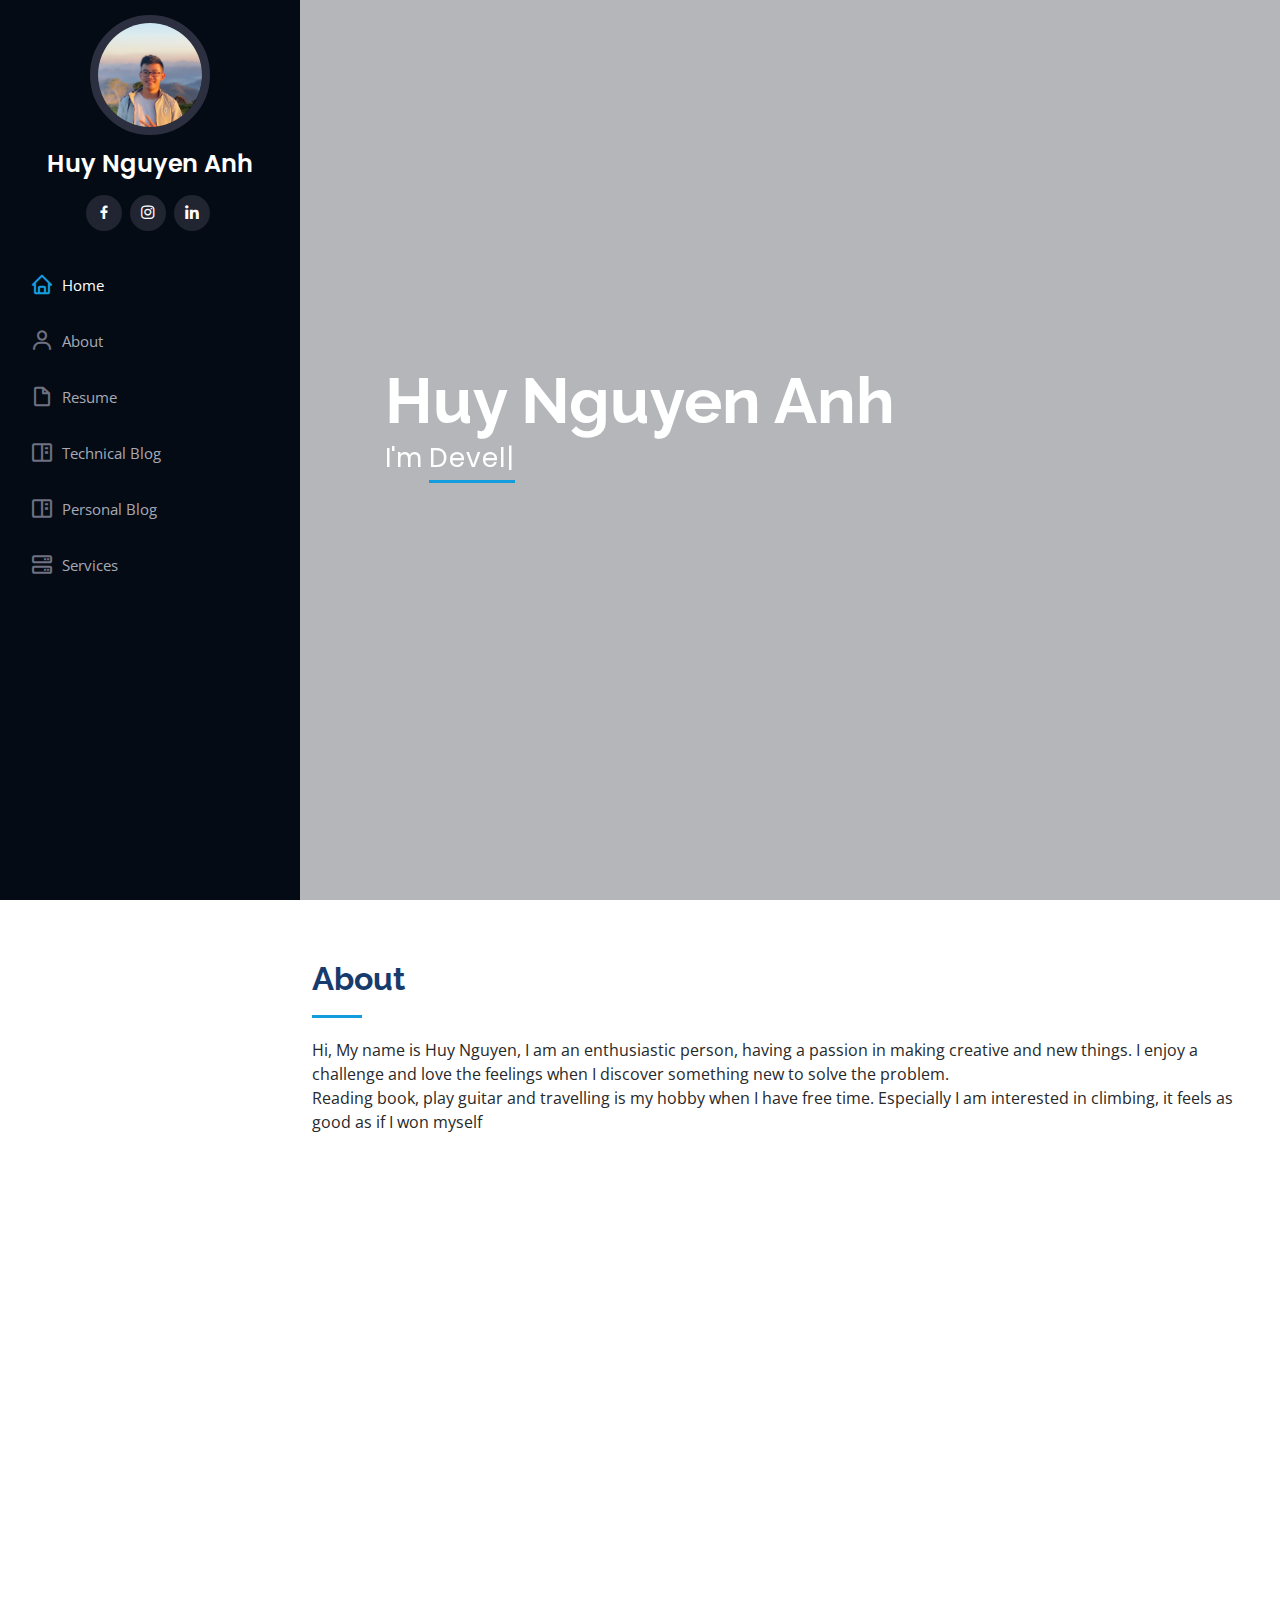
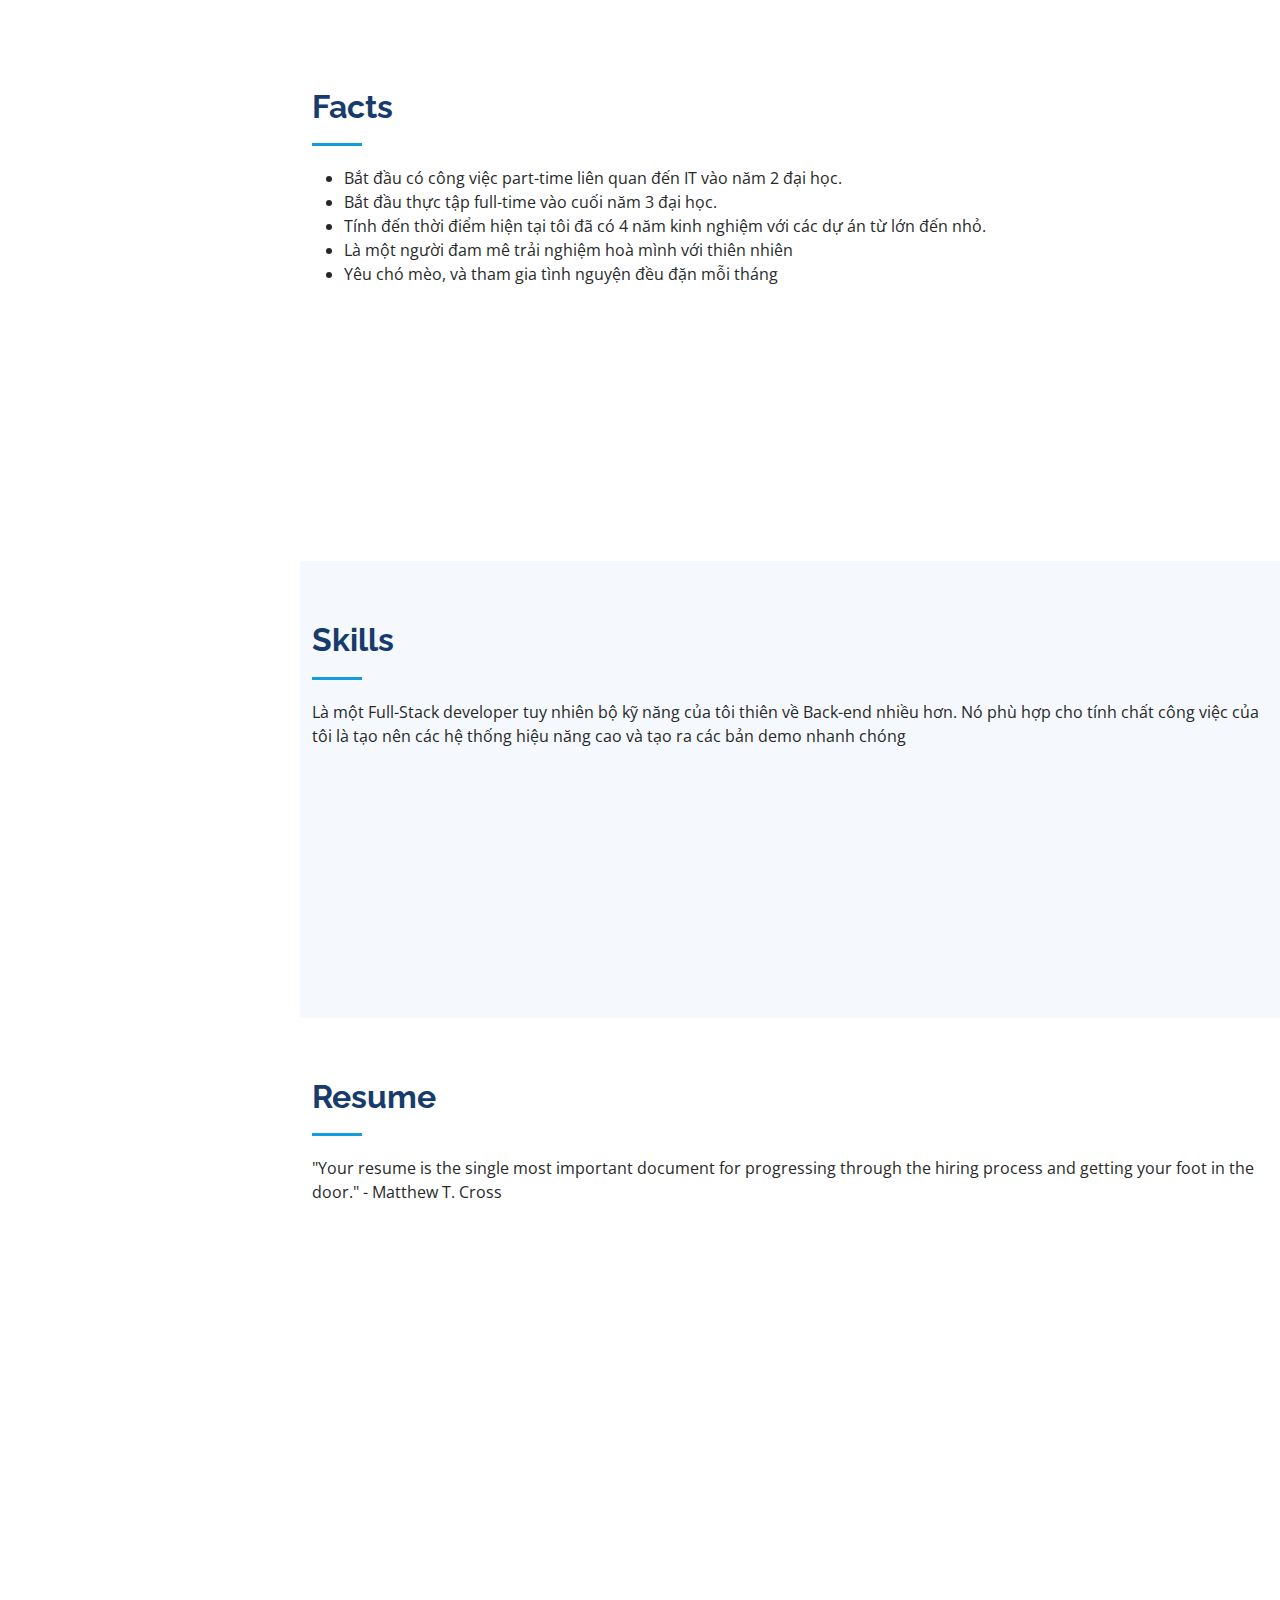
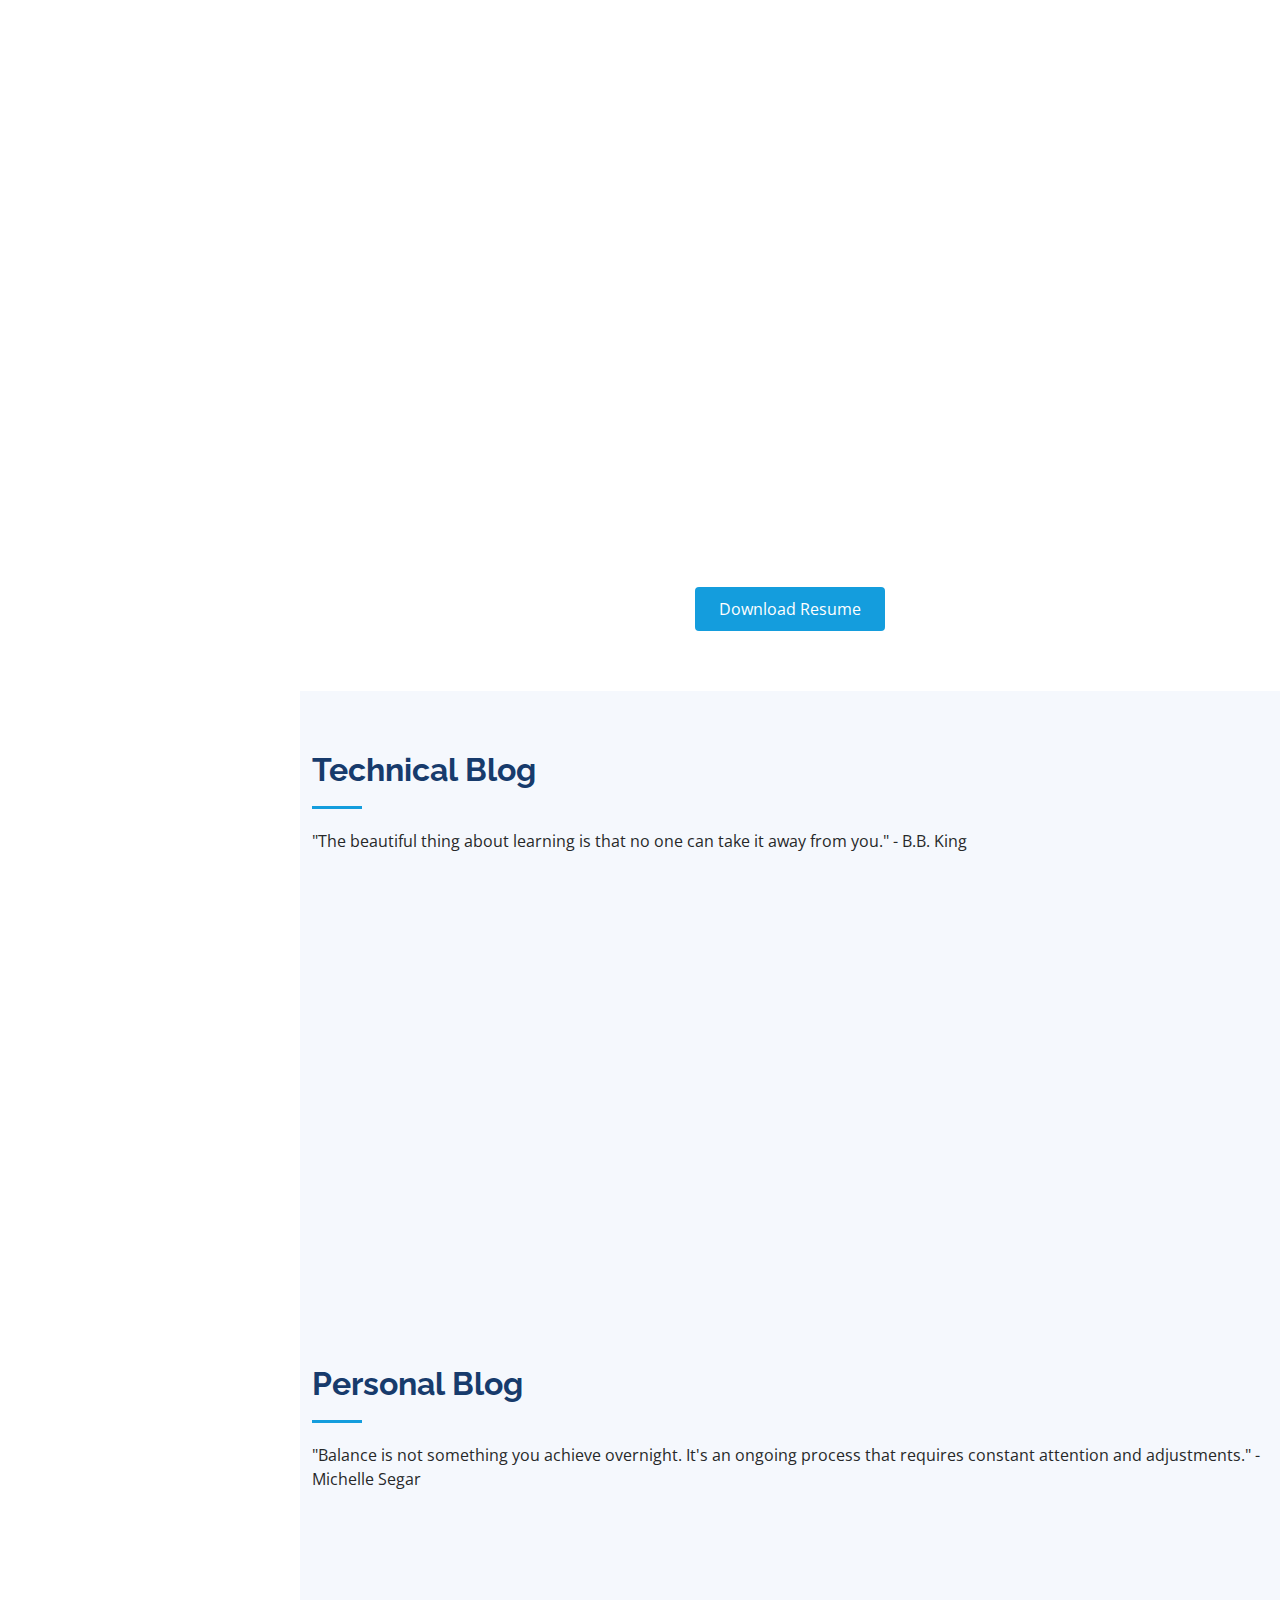
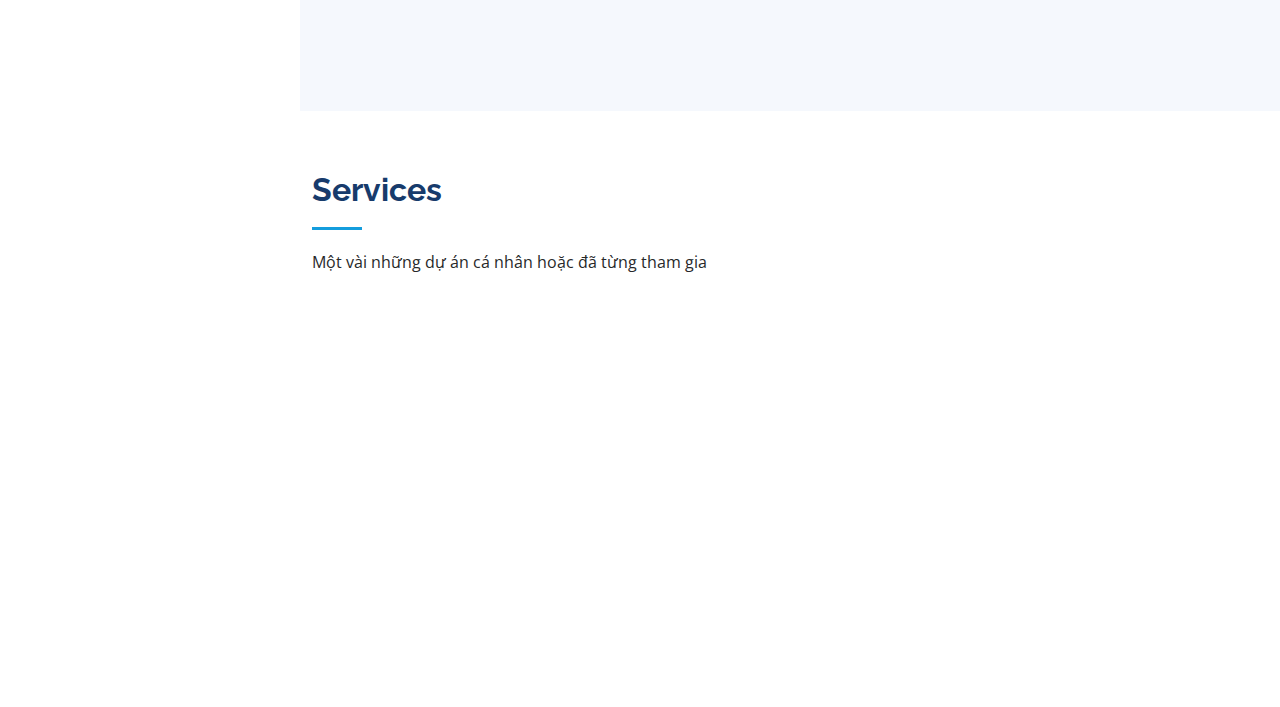
==== commit 15d198b5: "technical blog" ====
--- a/index.html
+++ b/index.html
@@ -26,6 +26,7 @@
 
   <!-- Template Main CSS File -->
   <link href="assets/css/style.css" rel="stylesheet">
+  
 
   <!-- =======================================================
   * Template Name: iPortfolio - v3.7.0
@@ -46,14 +47,14 @@
 
       <div class="profile">
         <img src="assets/img/avatar.png" alt="" class="img-fluid rounded-circle avatar">
-        <h1 class="text-light"><a href="index.html">Huy Nguyen</a></h1>
+        <h1 class="text-light"><a href="index.html">Huy Nguyen Anh</a></h1>
         <div class="social-links mt-3 text-center">
           <!-- <a href="#" class="twitter"><i class="bx bxl-twitter"></i></a> -->
-          <a href="#" class="facebook"><i class="bx bxl-facebook"></i></a>
-          <a href="#" class="instagram"><i class="bx bxl-instagram"></i></a>
+          <a href="https://www.facebook.com/huyna13" class="facebook"><i class="bx bxl-facebook"></i></a>
+          <a href="https://www.instagram.com/huyna13/" class="instagram"><i class="bx bxl-instagram"></i></a>
           <!-- <a href="#" class="google-plus"><i class="bx bxl-skype"></i></a> -->
-          <a href="#" class="linkedin"><i class="bx bxl-linkedin"></i></a>
-          <a href="#" class="linkedin"><i class="bx bxl-github "></i></a>
+          <a href="https://www.linkedin.com/in/huy-nguy%E1%BB%85n-anh-a262351b9/" class="linkedin"><i class="bx bxl-linkedin"></i></a>
+          <!-- <a href="#" class="linkedin"><i class="bx bxl-github "></i></a> -->
         </div>
       </div>
 
@@ -62,9 +63,9 @@
           <li><a href="#hero" class="nav-link scrollto active"><i class="bx bx-home"></i> <span>Home</span></a></li>
           <li><a href="#about" class="nav-link scrollto"><i class="bx bx-user"></i> <span>About</span></a></li>
           <li><a href="#resume" class="nav-link scrollto"><i class="bx bx-file-blank"></i> <span>Resume</span></a></li>
-          <li><a href="#portfolio" class="nav-link scrollto"><i class="bx bx-book-content"></i> <span>Portfolio</span></a></li>
+          <li><a href="#technical_blog" class="nav-link scrollto"><i class="bx bx-book-content"></i> <span>Technical Blog</span></a></li>
+          <li><a href="#personal_blog" class="nav-link scrollto"><i class="bx bx-book-content"></i> <span>Personal Blog</span></a></li>
           <li><a href="#services" class="nav-link scrollto"><i class="bx bx-server"></i> <span>Services</span></a></li>
-          <li><a href="#contact" class="nav-link scrollto"><i class="bx bx-envelope"></i> <span>Contact</span></a></li>
         </ul>
       </nav><!-- .nav-menu -->
     </div>
@@ -73,8 +74,8 @@
   <!-- ======= Hero Section ======= -->
   <section id="hero" class="d-flex flex-column justify-content-center align-items-center">
     <div class="hero-container" data-aos="fade-in">
-      <h1>Huy Nguyen</h1>
-      <p>I'm <span class="typed" data-typed-items="Developer, Freelancer, Learner"></span></p>
+      <h1>Huy Nguyen Anh</h1>
+      <p>I'm <span class="typed" data-typed-items="Developer, Learner, Trekker, Manucian"></span></p>
     </div>
   </section><!-- End Hero -->
 
@@ -100,6 +101,8 @@
             </p>
             <div class="row">
               <div class="col-lg-6">
+   
+
                 <ul>
                   <li><i class="bi bi-chevron-right"></i> <strong>Birthday:</strong> <span>13 April 1998</span></li>
                   <li><i class="bi bi-chevron-right"></i> <strong>Website:</strong> <span>https://huyna.me</span></li>
@@ -112,7 +115,7 @@
                   <li><i class="bi bi-chevron-right"></i> <strong>Age:</strong> <span>24</span></li>
                   <li><i class="bi bi-chevron-right"></i> <strong>Email:</strong> <span>anhhuy980413@gmail.com</span></li>
                   <li><i class="bi bi-chevron-right"></i> <strong>Freelance:</strong> <span>Available</span></li>
-                  <li><i class="bi bi-chevron-right"></i> <strong>Education:</strong> <span>Bachelor</span></li>
+                  <li><i class="bi bi-chevron-right"></i> <strong>Education:</strong> <span>Bachelor/studying master</span></li>
                 </ul>
               </div>
             </div>
@@ -131,7 +134,13 @@
 
         <div class="section-title">
           <h2>Facts</h2>
-          <p>Bắt đầu có công việc part-time liên quan đến IT vào năm 2. Bắt đầu thực tập full-time vào cuối năm 3 đại học. Tính đến thời điểm hiện tại tôi đã có 4 năm kinh nghiệm với các dự án từ lớn đến nhỏ</p>
+          <ul>
+            <li>Bắt đầu có công việc part-time liên quan đến IT vào năm 2 đại học.</li>
+            <li>Bắt đầu thực tập full-time vào cuối năm 3 đại học.</li> 
+            <li>Tính đến thời điểm hiện tại tôi đã có 4 năm kinh nghiệm với các dự án từ lớn đến nhỏ.</li>
+            <li>Là một người đam mê trải nghiệm hoà mình với thiên nhiên</li>
+            <li>Yêu chó mèo, và tham gia tình nguyện đều đặn mỗi tháng</li>
+          </ul>
         </div>
 
         <div class="row no-gutters">
@@ -154,17 +163,17 @@
 
           <div class="col-lg-3 col-md-6 d-md-flex align-items-md-stretch" data-aos="fade-up" data-aos-delay="200">
             <div class="count-box">
-              <i class="bi bi-headset"></i>
-              <span data-purecounter-start="0" data-purecounter-end="2000000" data-purecounter-duration="1" class="purecounter"></span>
-              <p><strong>Hours Of Support</strong> aut commodi quaerat</p>
+              <i class="bi bi-triangle"></i>
+              <span data-purecounter-start="0" data-purecounter-end="9" data-purecounter-duration="1" class="purecounter"></span>
+              <p><strong>Ngọn núi</strong> tại Việt Nam đã chinh phục</p>
             </div>
           </div>
 
           <div class="col-lg-3 col-md-6 d-md-flex align-items-md-stretch" data-aos="fade-up" data-aos-delay="300">
             <div class="count-box">
               <i class="bi bi-people"></i>
-              <span data-purecounter-start="0" data-purecounter-end="2000000" data-purecounter-duration="1" class="purecounter"></span>
-              <p><strong></strong> rerum asperiores dolor</p>
+              <span data-purecounter-start="0" data-purecounter-end="20" data-purecounter-duration="1" class="purecounter"></span>
+              <p><strong>20+ </strong> chương trình tình nguyện đã tham gia</p>
             </div>
           </div>
 
@@ -317,340 +326,120 @@
       <div class="text-center"><a href="/file/RESUME-NGUYENANHHUY.pdf" download><button id="download-resume-button">Download Resume</button></a></div>
     </section><!-- End Resume Section -->
 
-    <!-- ======= Portfolio Section ======= -->
-    <section id="portfolio" class="portfolio section-bg">
-      <div class="container">
-
-        <div class="section-title">
-          <h2>Portfolio</h2>
-          <p>Magnam dolores commodi suscipit. Necessitatibus eius consequatur ex aliquid fuga eum quidem. Sit sint consectetur velit. Quisquam quos quisquam cupiditate. Et nemo qui impedit suscipit alias ea. Quia fugiat sit in iste officiis commodi quidem hic quas.</p>
+    <!-- ======= Technical blog Section ======= -->
+    <section id="technical_blog" class="portfolio section-bg">
+      <div class="container">
+        <div class="section-title">
+          <h2>Technical Blog</h2>
+          <p>"The beautiful thing about learning is that no one can take it away from you." - B.B. King</p>
         </div>
 
         <div class="row" data-aos="fade-up">
           <div class="col-lg-12 d-flex justify-content-center">
             <ul id="portfolio-flters">
               <li data-filter="*" class="filter-active">All</li>
-              <li data-filter=".filter-app">App</li>
-              <li data-filter=".filter-card">Card</li>
-              <li data-filter=".filter-web">Web</li>
+              <li data-filter=".filter-backend">Back-end side</li>
+              <li data-filter=".filter-frontend">Front-end side</li>
+              <li data-filter=".filter-other">Other</li>
             </ul>
           </div>
         </div>
 
-        <div class="row portfolio-container" data-aos="fade-up" data-aos-delay="100">
-
-          <div class="col-lg-4 col-md-6 portfolio-item filter-app">
-            <div class="portfolio-wrap">
-              <img src="assets/img/portfolio/portfolio-1.jpg" class="img-fluid" alt="">
-              <div class="portfolio-links">
-                <a href="assets/img/portfolio/portfolio-1.jpg" data-gallery="portfolioGallery" class="portfolio-lightbox" title="App 1"><i class="bx bx-plus"></i></a>
-                <a href="portfolio-details.html" title="More Details"><i class="bx bx-link"></i></a>
-              </div>
-            </div>
-          </div>
-
-          <div class="col-lg-4 col-md-6 portfolio-item filter-web">
-            <div class="portfolio-wrap">
-              <img src="assets/img/portfolio/portfolio-2.jpg" class="img-fluid" alt="">
-              <div class="portfolio-links">
-                <a href="assets/img/portfolio/portfolio-2.jpg" data-gallery="portfolioGallery" class="portfolio-lightbox" title="Web 3"><i class="bx bx-plus"></i></a>
-                <a href="portfolio-details.html" title="More Details"><i class="bx bx-link"></i></a>
-              </div>
-            </div>
-          </div>
-
-          <div class="col-lg-4 col-md-6 portfolio-item filter-app">
-            <div class="portfolio-wrap">
-              <img src="assets/img/portfolio/portfolio-3.jpg" class="img-fluid" alt="">
-              <div class="portfolio-links">
-                <a href="assets/img/portfolio/portfolio-3.jpg" data-gallery="portfolioGallery" class="portfolio-lightbox" title="App 2"><i class="bx bx-plus"></i></a>
-                <a href="portfolio-details.html" title="More Details"><i class="bx bx-link"></i></a>
-              </div>
-            </div>
-          </div>
-
-          <div class="col-lg-4 col-md-6 portfolio-item filter-card">
-            <div class="portfolio-wrap">
-              <img src="assets/img/portfolio/portfolio-4.jpg" class="img-fluid" alt="">
-              <div class="portfolio-links">
-                <a href="assets/img/portfolio/portfolio-4.jpg" data-gallery="portfolioGallery" class="portfolio-lightbox" title="Card 2"><i class="bx bx-plus"></i></a>
-                <a href="portfolio-details.html" title="More Details"><i class="bx bx-link"></i></a>
-              </div>
-            </div>
-          </div>
-
-          <div class="col-lg-4 col-md-6 portfolio-item filter-web">
-            <div class="portfolio-wrap">
-              <img src="assets/img/portfolio/portfolio-5.jpg" class="img-fluid" alt="">
-              <div class="portfolio-links">
-                <a href="assets/img/portfolio/portfolio-5.jpg" data-gallery="portfolioGallery" class="portfolio-lightbox" title="Web 2"><i class="bx bx-plus"></i></a>
-                <a href="portfolio-details.html" title="More Details"><i class="bx bx-link"></i></a>
-              </div>
-            </div>
-          </div>
-
-          <div class="col-lg-4 col-md-6 portfolio-item filter-app">
-            <div class="portfolio-wrap">
-              <img src="assets/img/portfolio/portfolio-6.jpg" class="img-fluid" alt="">
-              <div class="portfolio-links">
-                <a href="assets/img/portfolio/portfolio-6.jpg" data-gallery="portfolioGallery" class="portfolio-lightbox" title="App 3"><i class="bx bx-plus"></i></a>
-                <a href="portfolio-details.html" title="More Details"><i class="bx bx-link"></i></a>
-              </div>
-            </div>
-          </div>
-
-          <div class="col-lg-4 col-md-6 portfolio-item filter-card">
-            <div class="portfolio-wrap">
-              <img src="assets/img/portfolio/portfolio-7.jpg" class="img-fluid" alt="">
-              <div class="portfolio-links">
-                <a href="assets/img/portfolio/portfolio-7.jpg" data-gallery="portfolioGallery" class="portfolio-lightbox" title="Card 1"><i class="bx bx-plus"></i></a>
-                <a href="portfolio-details.html" title="More Details"><i class="bx bx-link"></i></a>
-              </div>
-            </div>
-          </div>
-
-          <div class="col-lg-4 col-md-6 portfolio-item filter-card">
-            <div class="portfolio-wrap">
-              <img src="assets/img/portfolio/portfolio-8.jpg" class="img-fluid" alt="">
-              <div class="portfolio-links">
-                <a href="assets/img/portfolio/portfolio-8.jpg" data-gallery="portfolioGallery" class="portfolio-lightbox" title="Card 3"><i class="bx bx-plus"></i></a>
-                <a href="portfolio-details.html" title="More Details"><i class="bx bx-link"></i></a>
-              </div>
-            </div>
-          </div>
-
-          <div class="col-lg-4 col-md-6 portfolio-item filter-web">
-            <div class="portfolio-wrap">
-              <img src="assets/img/portfolio/portfolio-9.jpg" class="img-fluid" alt="">
-              <div class="portfolio-links">
-                <a href="assets/img/portfolio/portfolio-9.jpg" data-gallery="portfolioGallery" class="portfolio-lightbox" title="Web 3"><i class="bx bx-plus"></i></a>
-                <a href="portfolio-details.html" title="More Details"><i class="bx bx-link"></i></a>
-              </div>
-            </div>
-          </div>
-
-        </div>
-
-      </div>
+      <div id="technical_blog_data"></div>
+      <nav id="technical_blog_nav" aria-label="..." data-aos="fade-up" data-aos-delay="10">
+        <ul class="pagination">
+          <li class="page-item-previous">
+            <span class="page-link" href="#" aria-label="Next">&laquo;</span>
+          </li>
+          <li class="page-item active">
+            <span class="page-link">1</span>
+          </li>
+          <li class="page-item">
+            <span class="page-link">2</span>
+          </li>
+          <li class="page-item"><span class="page-link" href="#">3</span></li>
+          <li class="page-item-next">
+            <span class="page-link" href="#" aria-label="Next">&raquo;</span>
+          </li>
+        </ul>
+      </nav>
     </section><!-- End Portfolio Section -->
 
+     <!-- ======= Personal blog Section ======= -->
+     <section id="personal_blog" class="personal-blog section-bg">
+      <div class="container">
+        <div class="section-title">
+          <h2>Personal Blog</h2>
+          <p>"Balance is not something you achieve overnight. It's an ongoing process that requires constant attention and adjustments." - Michelle Segar</p>
+        </div>
+
+        <div class="row" data-aos="fade-up">
+          <div class="col-lg-12 d-flex justify-content-center">
+            <ul id="personal-blog-filters">
+              <li data-filter="*" class="filter-active">All</li>
+              <li data-filter=".filter-book">Book</li>
+              <li data-filter=".filter-film">Film</li>
+              <li data-filter=".filter-travel">Travel</li>
+              <li data-filter=".filter-other">Other</li>
+            </ul>
+          </div>
+        </div>
+
+      <div id="personal_blog_data"></div>
+      <nav id="personal_blog_nav" aria-label="..." data-aos="fade-up" data-aos-delay="10">
+        <ul class="pagination">
+          <li class="page-item-previous">
+            <span class="page-link" href="#" aria-label="Next">&laquo;</span>
+          </li>
+          <li class="page-item active">
+            <span class="page-link">1</span>
+          </li>
+          <li class="page-item">
+            <span class="page-link">2</span>
+          </li>
+          <li class="page-item"><span class="page-link" href="#">3</span></li>
+          <li class="page-item-next">
+            <span class="page-link" href="#" aria-label="Next">&raquo;</span>
+          </li>
+        </ul>
+      </nav>
+    </section><!-- End Portfolio Section -->
+
     <!-- ======= Services Section ======= -->
-    <section id="services" class="services">
-      <div class="container">
-
+    <section id="services" class="contact">
+      <div class="container">
         <div class="section-title">
           <h2>Services</h2>
-          <p>Magnam dolores commodi suscipit. Necessitatibus eius consequatur ex aliquid fuga eum quidem. Sit sint consectetur velit. Quisquam quos quisquam cupiditate. Et nemo qui impedit suscipit alias ea. Quia fugiat sit in iste officiis commodi quidem hic quas.</p>
+          <p>Một vài những dự án cá nhân hoặc đã từng tham gia</p>
         </div>
 
         <div class="row">
           <div class="col-lg-4 col-md-6 icon-box" data-aos="fade-up">
             <div class="icon"><i class="bi bi-briefcase"></i></div>
-            <h4 class="title"><a href="">Lorem Ipsum</a></h4>
-            <p class="description">Voluptatum deleniti atque corrupti quos dolores et quas molestias excepturi sint occaecati cupiditate non provident</p>
+            <h4 class="title"><a href="https://emwear.vn/">Emwear</a></h4>
+            <p class="description">Tham gia với vai trò frontend developer. Thiết kế website và tích hợp các plugin bằng wordpress</p>
           </div>
           <div class="col-lg-4 col-md-6 icon-box" data-aos="fade-up" data-aos-delay="100">
             <div class="icon"><i class="bi bi-card-checklist"></i></div>
-            <h4 class="title"><a href="">Dolor Sitema</a></h4>
-            <p class="description">Minim veniam, quis nostrud exercitation ullamco laboris nisi ut aliquip ex ea commodo consequat tarad limino ata</p>
-          </div>
-          <div class="col-lg-4 col-md-6 icon-box" data-aos="fade-up" data-aos-delay="200">
-            <div class="icon"><i class="bi bi-bar-chart"></i></div>
-            <h4 class="title"><a href="">Sed ut perspiciatis</a></h4>
-            <p class="description">Duis aute irure dolor in reprehenderit in voluptate velit esse cillum dolore eu fugiat nulla pariatur</p>
-          </div>
-          <div class="col-lg-4 col-md-6 icon-box" data-aos="fade-up" data-aos-delay="300">
-            <div class="icon"><i class="bi bi-binoculars"></i></div>
-            <h4 class="title"><a href="">Magni Dolores</a></h4>
-            <p class="description">Excepteur sint occaecat cupidatat non proident, sunt in culpa qui officia deserunt mollit anim id est laborum</p>
-          </div>
-          <div class="col-lg-4 col-md-6 icon-box" data-aos="fade-up" data-aos-delay="400">
-            <div class="icon"><i class="bi bi-brightness-high"></i></div>
-            <h4 class="title"><a href="">Nemo Enim</a></h4>
-            <p class="description">At vero eos et accusamus et iusto odio dignissimos ducimus qui blanditiis praesentium voluptatum deleniti atque</p>
-          </div>
-          <div class="col-lg-4 col-md-6 icon-box" data-aos="fade-up" data-aos-delay="500">
-            <div class="icon"><i class="bi bi-calendar4-week"></i></div>
-            <h4 class="title"><a href="">Eiusmod Tempor</a></h4>
-            <p class="description">Et harum quidem rerum facilis est et expedita distinctio. Nam libero tempore, cum soluta nobis est eligendi</p>
-          </div>
-        </div>
-
-      </div>
-    </section><!-- End Services Section -->
-
-    <!-- ======= Testimonials Section ======= -->
-    <section id="testimonials" class="testimonials section-bg">
-      <div class="container">
-
-        <div class="section-title">
-          <h2>Testimonials</h2>
-          <p>Magnam dolores commodi suscipit. Necessitatibus eius consequatur ex aliquid fuga eum quidem. Sit sint consectetur velit. Quisquam quos quisquam cupiditate. Et nemo qui impedit suscipit alias ea. Quia fugiat sit in iste officiis commodi quidem hic quas.</p>
-        </div>
-
-        <div class="testimonials-slider swiper" data-aos="fade-up" data-aos-delay="100">
-          <div class="swiper-wrapper">
-
-            <div class="swiper-slide">
-              <div class="testimonial-item" data-aos="fade-up">
-                <p>
-                  <i class="bx bxs-quote-alt-left quote-icon-left"></i>
-                  Proin iaculis purus consequat sem cure digni ssim donec porttitora entum suscipit rhoncus. Accusantium quam, ultricies eget id, aliquam eget nibh et. Maecen aliquam, risus at semper.
-                  <i class="bx bxs-quote-alt-right quote-icon-right"></i>
-                </p>
-                <img src="assets/img/testimonials/testimonials-1.jpg" class="testimonial-img" alt="">
-                <h3>Saul Goodman</h3>
-                <h4>Ceo &amp; Founder</h4>
-              </div>
-            </div><!-- End testimonial item -->
-
-            <div class="swiper-slide">
-              <div class="testimonial-item" data-aos="fade-up" data-aos-delay="100">
-                <p>
-                  <i class="bx bxs-quote-alt-left quote-icon-left"></i>
-                  Export tempor illum tamen malis malis eram quae irure esse labore quem cillum quid cillum eram malis quorum velit fore eram velit sunt aliqua noster fugiat irure amet legam anim culpa.
-                  <i class="bx bxs-quote-alt-right quote-icon-right"></i>
-                </p>
-                <img src="assets/img/testimonials/testimonials-2.jpg" class="testimonial-img" alt="">
-                <h3>Sara Wilsson</h3>
-                <h4>Designer</h4>
-              </div>
-            </div><!-- End testimonial item -->
-
-            <div class="swiper-slide">
-              <div class="testimonial-item" data-aos="fade-up" data-aos-delay="200">
-                <p>
-                  <i class="bx bxs-quote-alt-left quote-icon-left"></i>
-                  Enim nisi quem export duis labore cillum quae magna enim sint quorum nulla quem veniam duis minim tempor labore quem eram duis noster aute amet eram fore quis sint minim.
-                  <i class="bx bxs-quote-alt-right quote-icon-right"></i>
-                </p>
-                <img src="assets/img/testimonials/testimonials-3.jpg" class="testimonial-img" alt="">
-                <h3>Jena Karlis</h3>
-                <h4>Store Owner</h4>
-              </div>
-            </div><!-- End testimonial item -->
-
-            <div class="swiper-slide">
-              <div class="testimonial-item" data-aos="fade-up" data-aos-delay="300">
-                <p>
-                  <i class="bx bxs-quote-alt-left quote-icon-left"></i>
-                  Fugiat enim eram quae cillum dolore dolor amet nulla culpa multos export minim fugiat minim velit minim dolor enim duis veniam ipsum anim magna sunt elit fore quem dolore labore illum veniam.
-                  <i class="bx bxs-quote-alt-right quote-icon-right"></i>
-                </p>
-                <img src="assets/img/testimonials/testimonials-4.jpg" class="testimonial-img" alt="">
-                <h3>Matt Brandon</h3>
-                <h4>Freelancer</h4>
-              </div>
-            </div><!-- End testimonial item -->
-
-            <div class="swiper-slide">
-              <div class="testimonial-item" data-aos="fade-up" data-aos-delay="400">
-                <p>
-                  <i class="bx bxs-quote-alt-left quote-icon-left"></i>
-                  Quis quorum aliqua sint quem legam fore sunt eram irure aliqua veniam tempor noster veniam enim culpa labore duis sunt culpa nulla illum cillum fugiat legam esse veniam culpa fore nisi cillum quid.
-                  <i class="bx bxs-quote-alt-right quote-icon-right"></i>
-                </p>
-                <img src="assets/img/testimonials/testimonials-5.jpg" class="testimonial-img" alt="">
-                <h3>John Larson</h3>
-                <h4>Entrepreneur</h4>
-              </div>
-            </div><!-- End testimonial item -->
-
-          </div>
-          <div class="swiper-pagination"></div>
-        </div>
-
-      </div>
-    </section><!-- End Testimonials Section -->
-
-    <!-- ======= Contact Section ======= -->
-    <section id="contact" class="contact">
-      <div class="container">
-
-        <div class="section-title">
-          <h2>Contact</h2>
-          <p>Magnam dolores commodi suscipit. Necessitatibus eius consequatur ex aliquid fuga eum quidem. Sit sint consectetur velit. Quisquam quos quisquam cupiditate. Et nemo qui impedit suscipit alias ea. Quia fugiat sit in iste officiis commodi quidem hic quas.</p>
-        </div>
-
-        <div class="row" data-aos="fade-in">
-
-          <div class="col-lg-5 d-flex align-items-stretch">
-            <div class="info">
-              <div class="address">
-                <i class="bi bi-geo-alt"></i>
-                <h4>Location:</h4>
-                <p>A108 Adam Street, New York, NY 535022</p>
-              </div>
-
-              <div class="email">
-                <i class="bi bi-envelope"></i>
-                <h4>Email:</h4>
-                <p>info@example.com</p>
-              </div>
-
-              <div class="phone">
-                <i class="bi bi-phone"></i>
-                <h4>Call:</h4>
-                <p>+1 5589 55488 55s</p>
-              </div>
-
-              <iframe src="https://www.google.com/maps/embed?pb=!1m14!1m8!1m3!1d12097.433213460943!2d-74.0062269!3d40.7101282!3m2!1i1024!2i768!4f13.1!3m3!1m2!1s0x0%3A0xb89d1fe6bc499443!2sDowntown+Conference+Center!5e0!3m2!1smk!2sbg!4v1539943755621" frameborder="0" style="border:0; width: 100%; height: 290px;" allowfullscreen></iframe>
-            </div>
-
-          </div>
-
-          <div class="col-lg-7 mt-5 mt-lg-0 d-flex align-items-stretch">
-            <form action="forms/contact.php" method="post" role="form" class="php-email-form">
-              <div class="row">
-                <div class="form-group col-md-6">
-                  <label for="name">Your Name</label>
-                  <input type="text" name="name" class="form-control" id="name" required>
-                </div>
-                <div class="form-group col-md-6">
-                  <label for="name">Your Email</label>
-                  <input type="email" class="form-control" name="email" id="email" required>
-                </div>
-              </div>
-              <div class="form-group">
-                <label for="name">Subject</label>
-                <input type="text" class="form-control" name="subject" id="subject" required>
-              </div>
-              <div class="form-group">
-                <label for="name">Message</label>
-                <textarea class="form-control" name="message" rows="10" required></textarea>
-              </div>
-              <div class="my-3">
-                <div class="loading">Loading</div>
-                <div class="error-message"></div>
-                <div class="sent-message">Your message has been sent. Thank you!</div>
-              </div>
-              <div class="text-center"><button type="submit">Send Message</button></div>
-            </form>
-          </div>
-
-        </div>
-
-      </div>
-    </section><!-- End Contact Section -->
-
+            <h4 class="title"><a href="https://datfoods.vn/">Dat butter</a></h4>
+            <p class="description">Tham gia thiết kế website cho một startup chuyên bán các loại nông sản sạch</p>
+          </div>
+          <div class="col-lg-4 col-md-6 icon-box" data-aos="fade-up" data-aos-delay="100">
+            <div class="icon"><i class="bi bi-card-checklist"></i></div>
+            <h4 class="title"><a href="https://duramacs.com/">Duramacs</a></h4>
+            <p class="description">Tham gia thiết kế website phục vụ cho việc bán nội thất bằng wordpress</p>
+          </div>
+          <div class="col-lg-4 col-md-6 icon-box" data-aos="fade-up" data-aos-delay="100">
+            <div class="icon"><i class="bi bi-card-checklist"></i></div>
+            <h4 class="title"><a href="">Daily Quotes</a></h4>
+            <p class="description">Dự án cá nhân với mục đích lan toả mỗi ngày một thông điệp tốt đẹp</p>
+          </div>
+        </div>
+
+      </div>
+    </section>
+    
   </main><!-- End #main -->
-
-  <!-- ======= Footer ======= -->
-  <!-- <footer id="footer">
-    <div class="container">
-      <div class="copyright">
-        &copy; Copyright <strong><span>iPortfolio</span></strong>
-      </div>
-      <div class="credits">
-        <!-- All the links in the footer should remain intact. -->
-        <!-- You can delete the links only if you purchased the pro version. -->
-        <!-- Licensing information: https://bootstrapmade.com/license/ -->
-        <!-- Purchase the pro version with working PHP/AJAX contact form: https://bootstrapmade.com/iportfolio-bootstrap-portfolio-websites-template/ -->
-        Designed by <a href="https://bootstrapmade.com/">BootstrapMade</a>
-      </div>
-    </div>
-  </footer> -->
-  <!-- End  Footer -->
 
   <a href="#" class="back-to-top d-flex align-items-center justify-content-center"><i class="bi bi-arrow-up-short"></i></a>
 
@@ -667,7 +456,8 @@
 
   <!-- Template Main JS File -->
   <script src="assets/js/main.js"></script>
-
+  <script src="assets/js/technical-blog.js"></script>
+  <!-- <script src="assets/js/personal-blog.js"></script> -->
 </body>
 
 </html>--- a/assets/css/style.css
+++ b/assets/css/style.css
@@ -9,6 +9,7 @@
 # General
 --------------------------------------------------------------*/
 body {
+  /* font-family: "Poppins", sans-serif; */
   font-family: "Open Sans", sans-serif;
   color: #272829;
 }
@@ -505,45 +506,35 @@
   right: 0;
   top: 0;
   bottom: 0;
-  transition: all ease-in-out 0.3s;
+  transition: all ease-in-out 0.25s;
   z-index: 2;
-  opacity: 0;
+  opacity: 1;
+  cursor:pointer;
 }
 .portfolio .portfolio-wrap .portfolio-links {
   opacity: 1;
   left: 0;
   right: 0;
-  bottom: -60px;
+  bottom: 0px;
   z-index: 3;
   position: absolute;
-  transition: all ease-in-out 0.3s;
   display: flex;
-  justify-content: center;
-}
-.portfolio .portfolio-wrap .portfolio-links a {
-  color: #fff;
-  font-size: 28px;
-  text-align: center;
-  background: rgba(20, 157, 221, 0.75);
-  transition: 0.3s;
-  width: 50%;
-}
-.portfolio .portfolio-wrap .portfolio-links a:hover {
-  background: rgba(20, 157, 221, 0.95);
-}
-.portfolio .portfolio-wrap .portfolio-links a + a {
-  border-left: 1px solid #37b3ed;
+  flex-direction: column;
+  justify-content: left;
+  margin-left: 10px;
 }
 .portfolio .portfolio-wrap:hover::before {
   top: 0;
   left: 0;
   right: 0;
   bottom: 0;
+  background: rgba(0, 0, 0, 0.2);
   opacity: 1;
 }
 .portfolio .portfolio-wrap:hover .portfolio-links {
   opacity: 1;
   bottom: 0;
+  cursor:pointer;
 }
 
 /*--------------------------------------------------------------
@@ -598,6 +589,88 @@
 }
 .portfolio-details .portfolio-description p {
   padding: 0;
+}
+.portfolio  .portfolio-item {
+  margin-bottom: 30px;
+}
+
+
+/*--------------------------------------------------------------
+# Personal Blog 
+--------------------------------------------------------------*/
+.personal-blog  .personal-blog-item {
+  margin-bottom: 30px;
+}
+.personal-blog #personal-blog-filters {
+  padding: 0;
+  margin: 0 auto 35px auto;
+  list-style: none;
+  text-align: center;
+  background: #fff;
+  border-radius: 50px;
+  padding: 2px 15px;
+}
+.personal-blog #personal-blog-filters li {
+  cursor: pointer;
+  display: inline-block;
+  padding: 10px 15px 8px 15px;
+  font-size: 14px;
+  font-weight: 600;
+  line-height: 1;
+  text-transform: uppercase;
+  color: #272829;
+  margin-bottom: 5px;
+  transition: all 0.3s ease-in-out;
+}
+.personal-blog #personal-blog-filters li:hover, .personal-blog #personal-blog-filters li.filter-active {
+  color: #149ddd;
+}
+.personal-blog #personal-blog-filters li:last-child {
+  margin-right: 0;
+}
+.personal-blog .personal-blog-wrap {
+  transition: 0.3s;
+  position: relative;
+  overflow: hidden;
+  z-index: 1;
+}
+.personal-blog .personal-blog-wrap::before {
+  content: "";
+  background: rgba(255, 255, 255, 0.5);
+  position: absolute;
+  left: 0;
+  right: 0;
+  top: 0;
+  bottom: 0;
+  transition: all ease-in-out 0.25s;
+  z-index: 2;
+  opacity: 1;
+  cursor:pointer;
+}
+.personal-blog .personal-blog-wrap .personal-blog-links {
+  opacity: 1;
+  left: 0;
+  right: 0;
+  bottom: 0px;
+  z-index: 3;
+  position: absolute;
+  display: flex;
+  flex-direction: column;
+  justify-content: left;
+  margin-left: 10px;
+}
+.personal-blog .personal-blog-wrap:hover::before {
+  top: 0;
+  left: 0;
+  right: 0;
+  bottom: 0;
+  background: rgba(0, 0, 0, 0.2);
+  opacity: 1;
+}
+.personal-blog .personal-blog-wrap:hover .personal-blog-links {
+  opacity: 1;
+  bottom: 0;
+  cursor:pointer;
 }
 
 /*--------------------------------------------------------------
@@ -959,3 +1032,49 @@
     padding-right: 20px 15px;
   }
 }
+
+#content_blog{
+  /* margin: 0 20px; */
+}
+#content_blog .blog-header{
+  margin-bottom: 30px;
+}
+
+div.code-block {
+  background-color: #f5f5f5;
+  color: #333;
+  font-family: monospace;
+  font-size: 14px;
+  line-height: 1.5;
+  padding: 10px;
+  border-radius: 5px;
+  overflow-x: auto;
+}
+nav {
+  display: flex;
+  justify-content: center;
+  cursor: default;
+}
+.pagination span{
+  color: #149ddd;
+}
+.pagination .page-link {
+  /* background-color: #149ddd; */
+  /* border-color: #149ddd; */
+}
+
+.pagination .page-link:hover{
+  background-color: #149ddd;
+  border-color: #149ddd;
+  color: #fff;
+}
+
+.pagination .page-item.active .page-link {
+  background-color: #149ddd;
+  border-color: #149ddd;
+}
+
+.disable-btn{
+  pointer-events: none;
+  opacity: 0.5;
+}